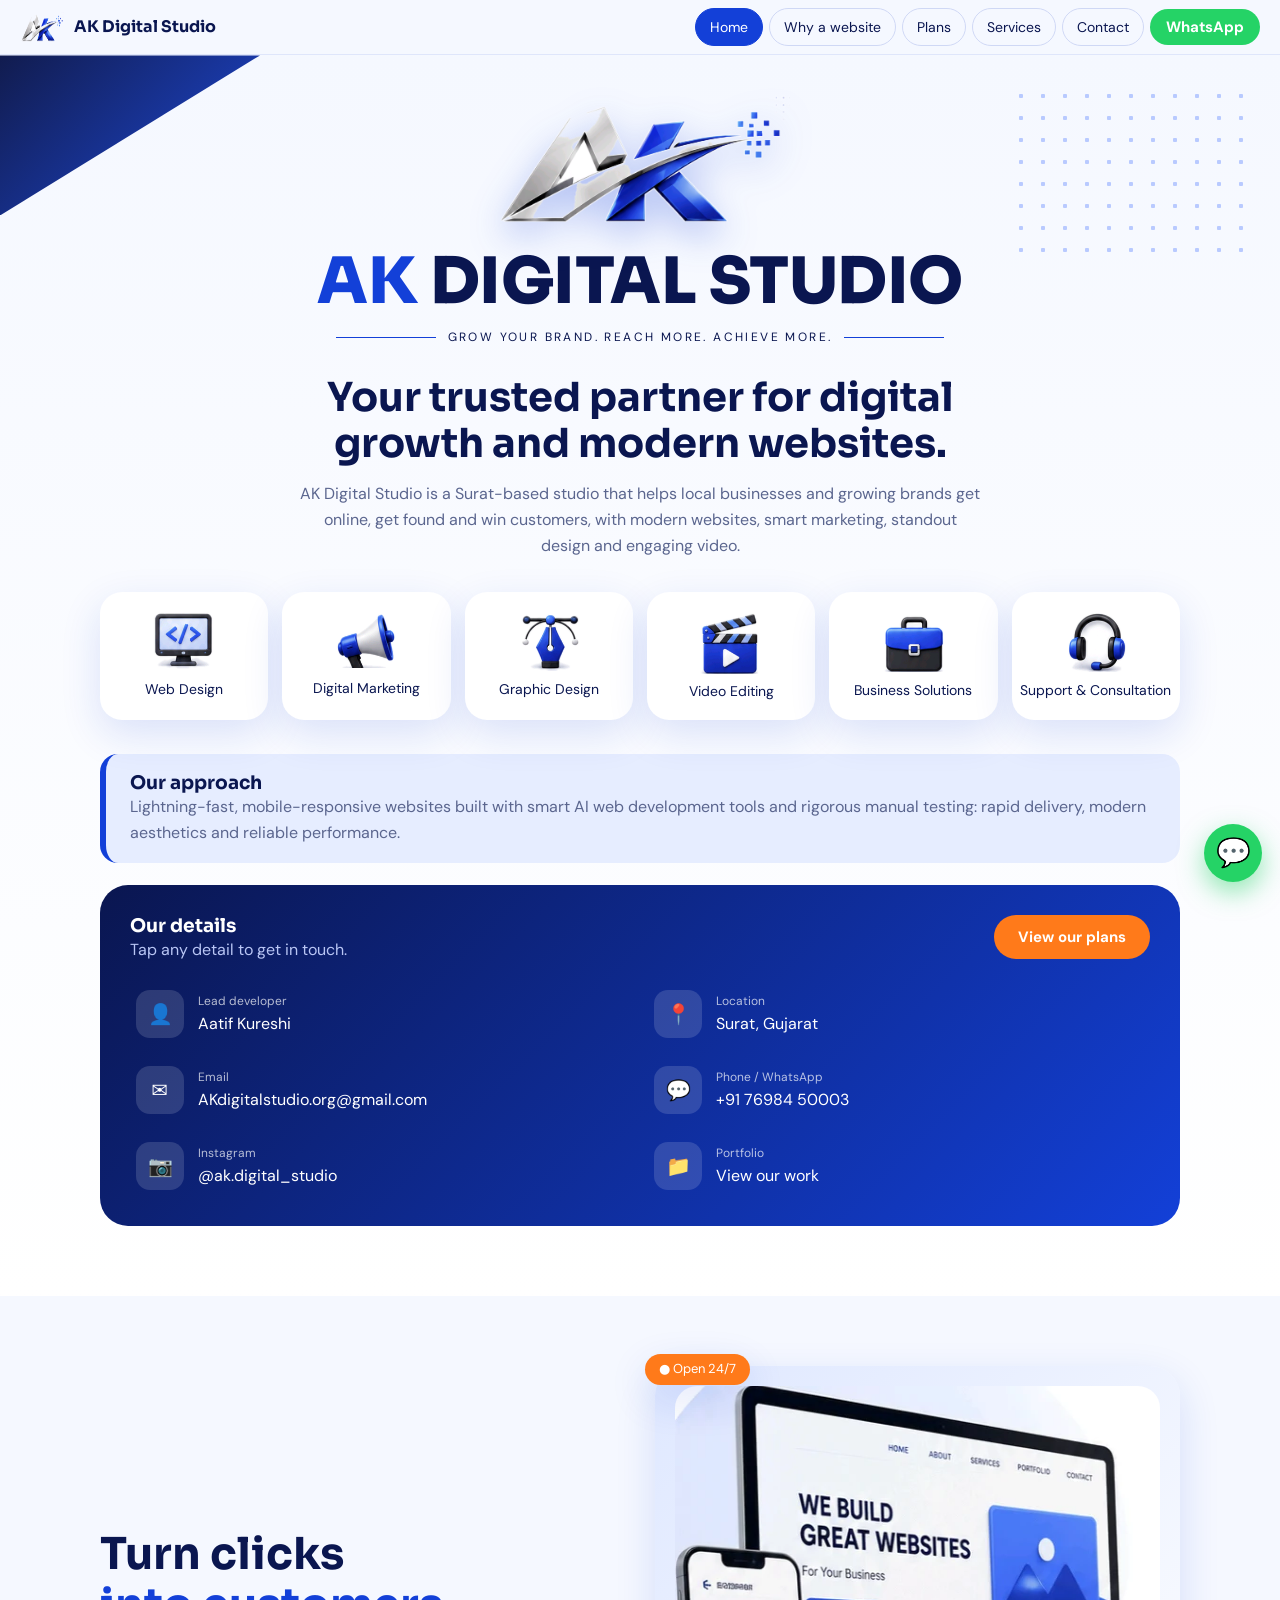
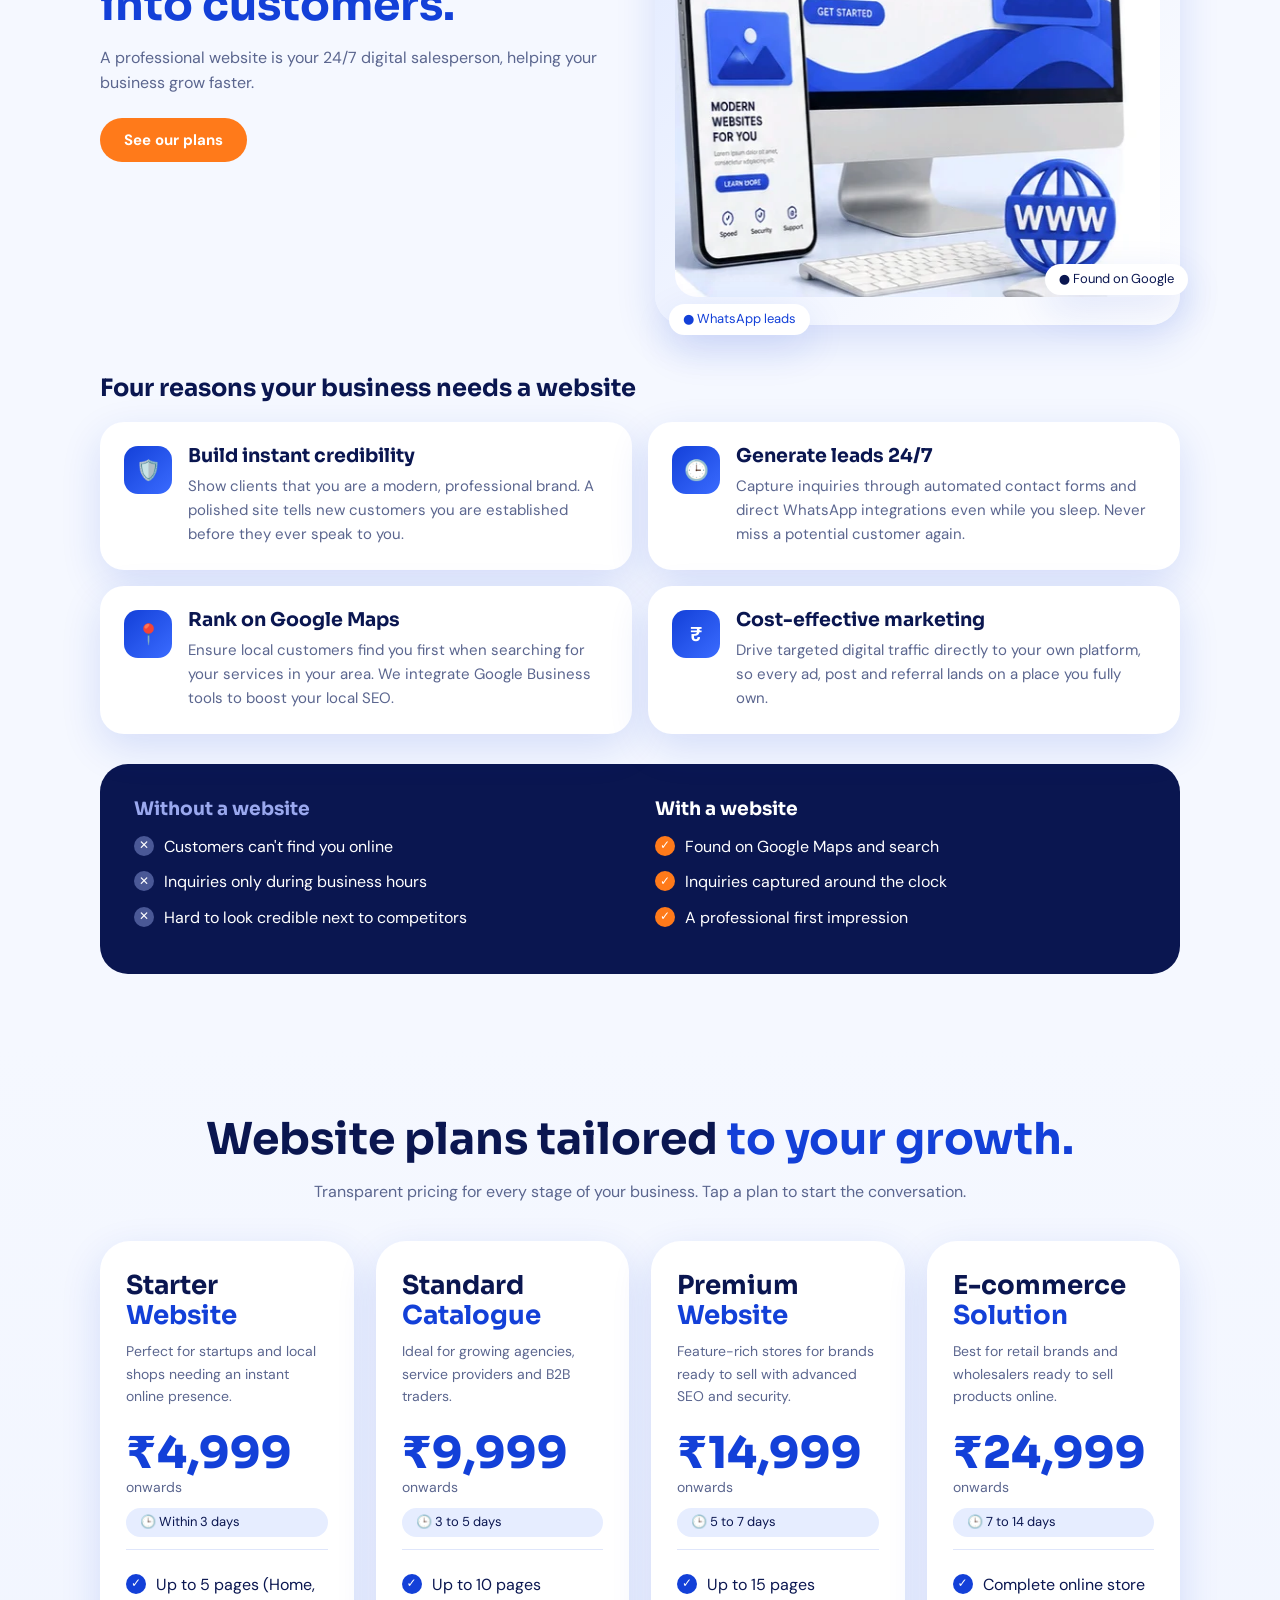
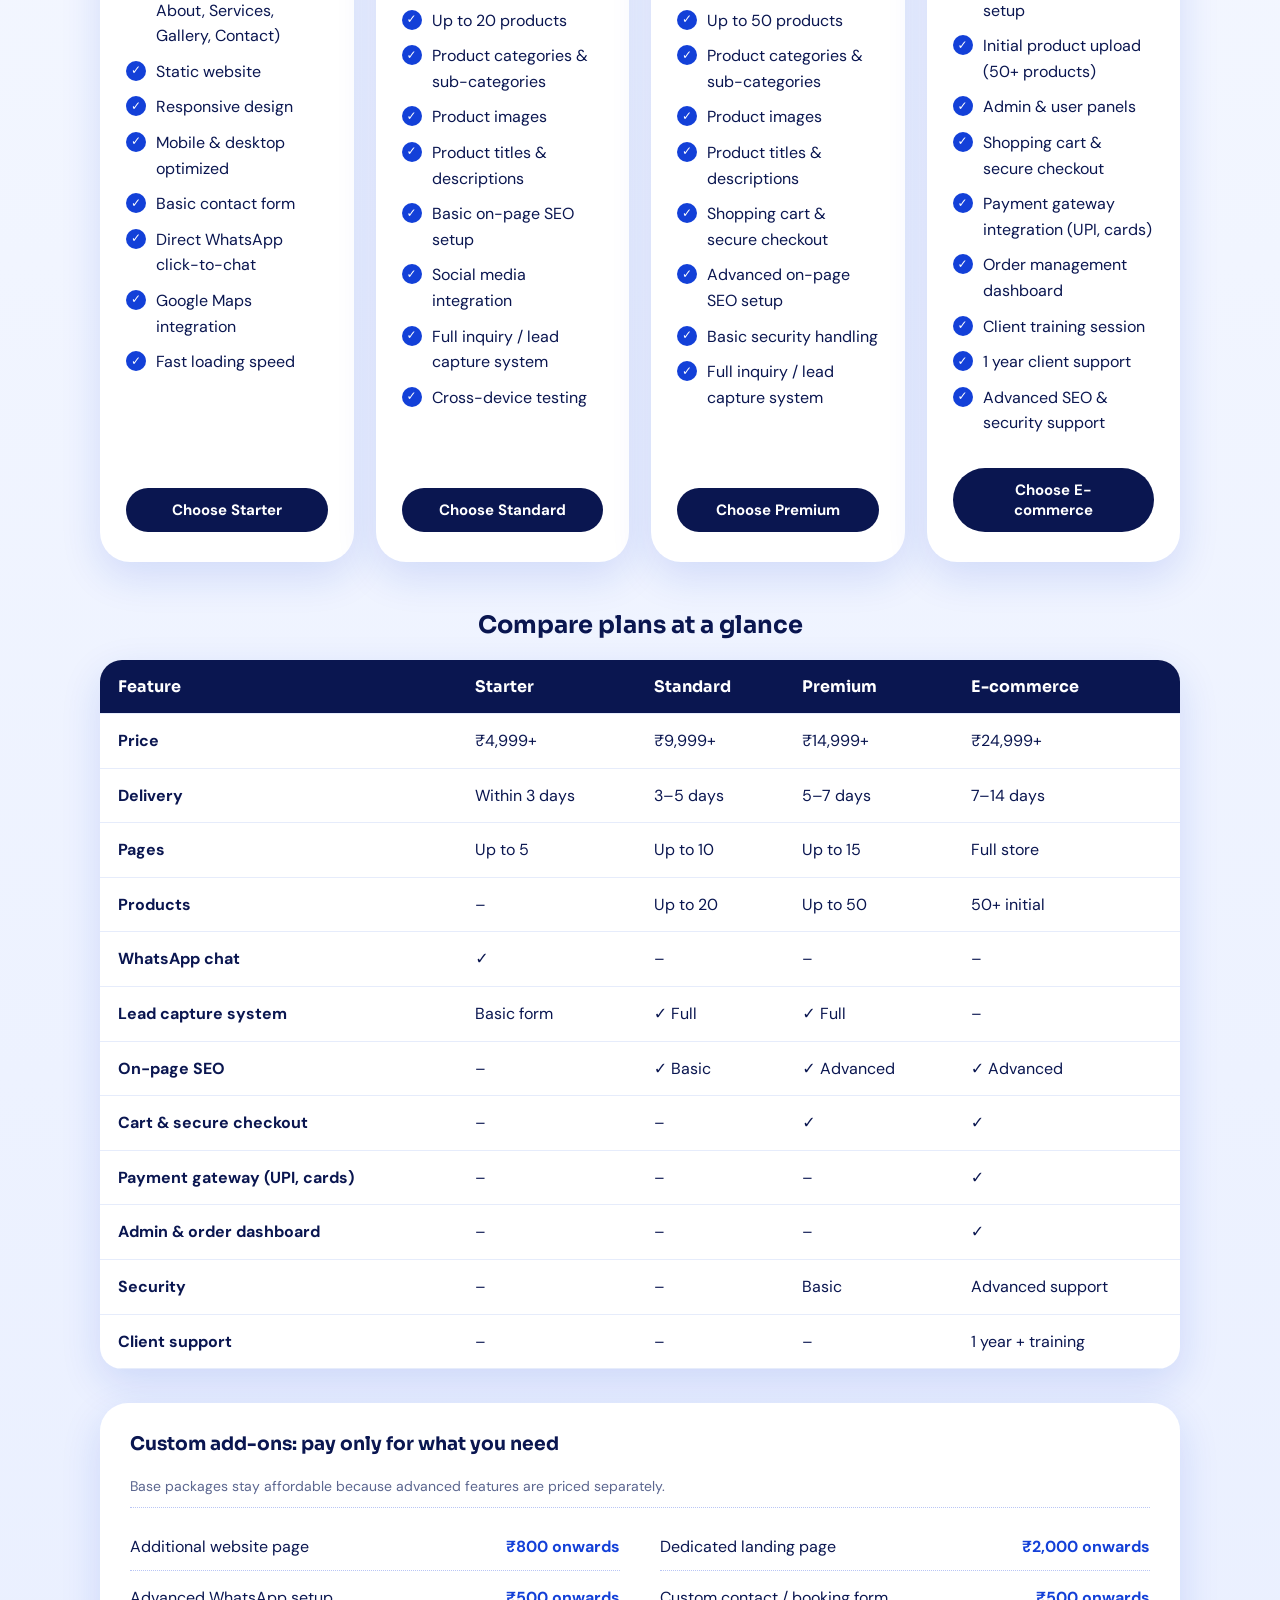
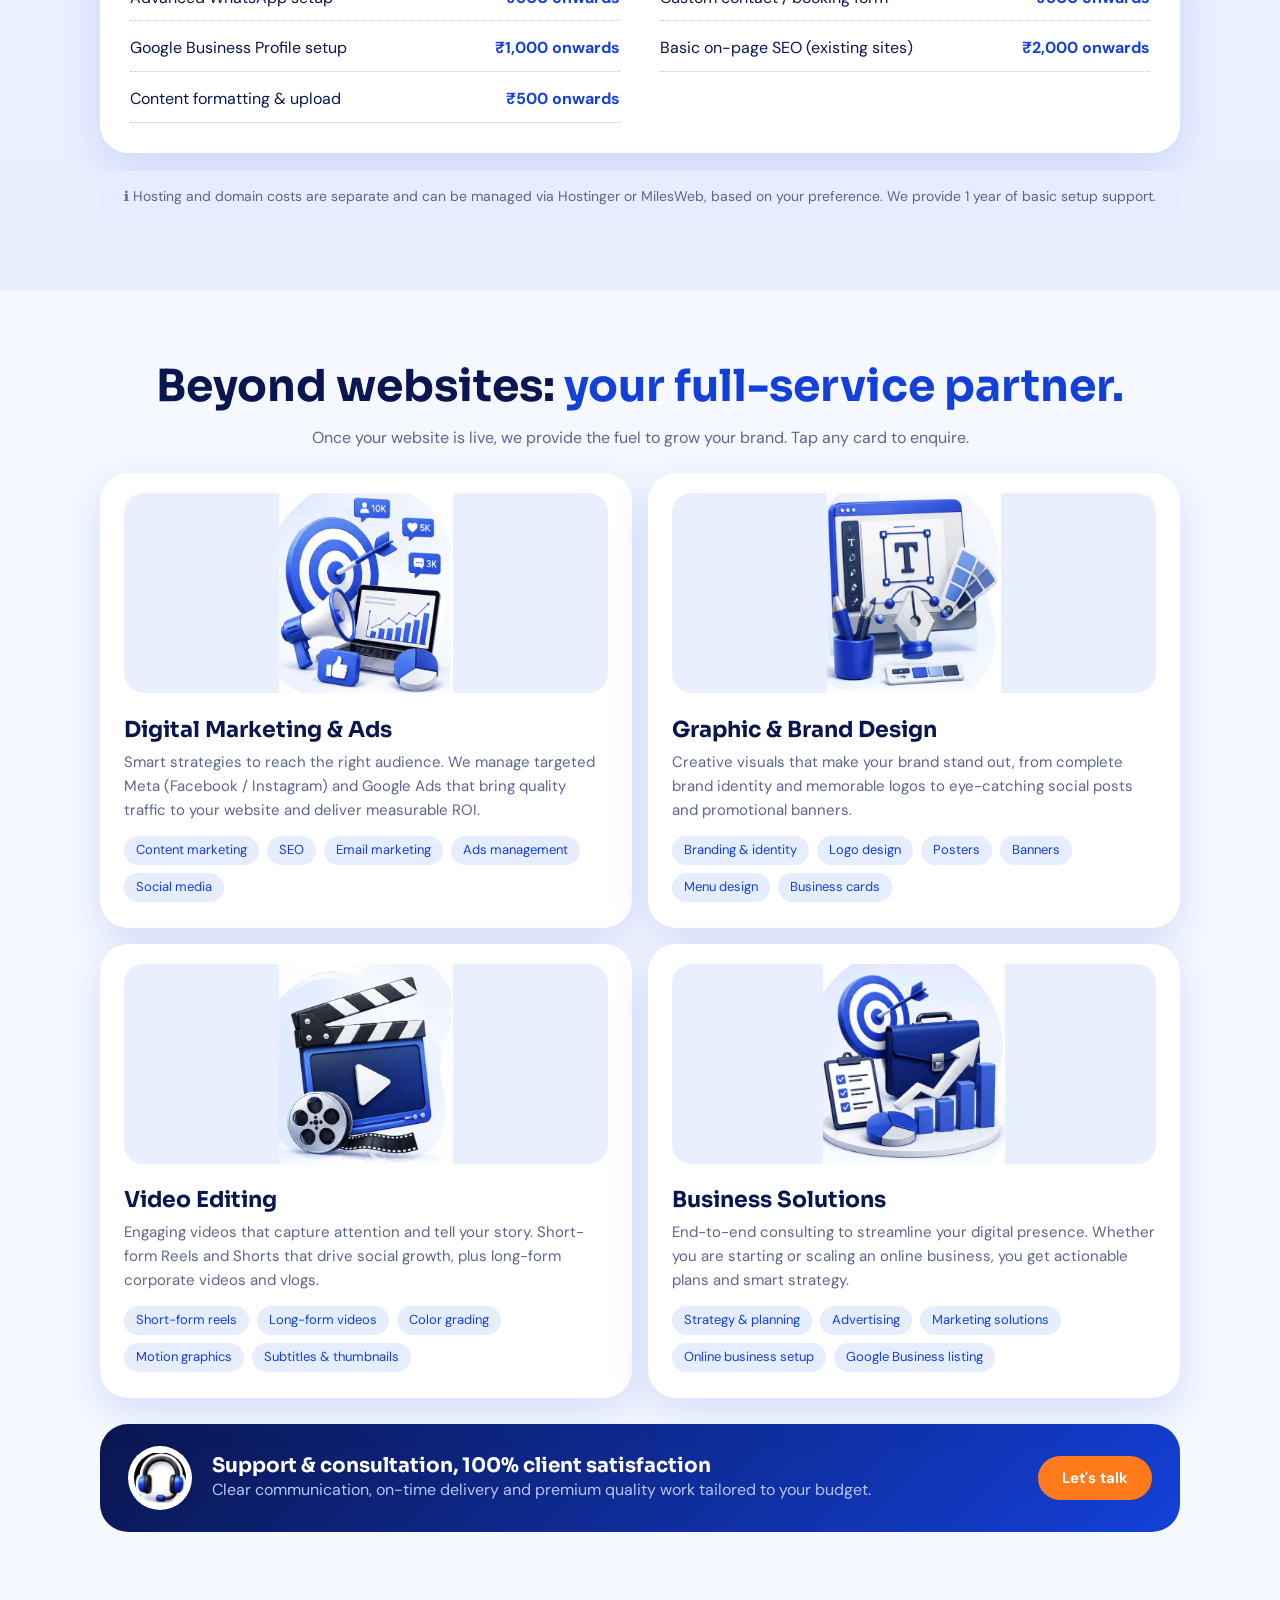
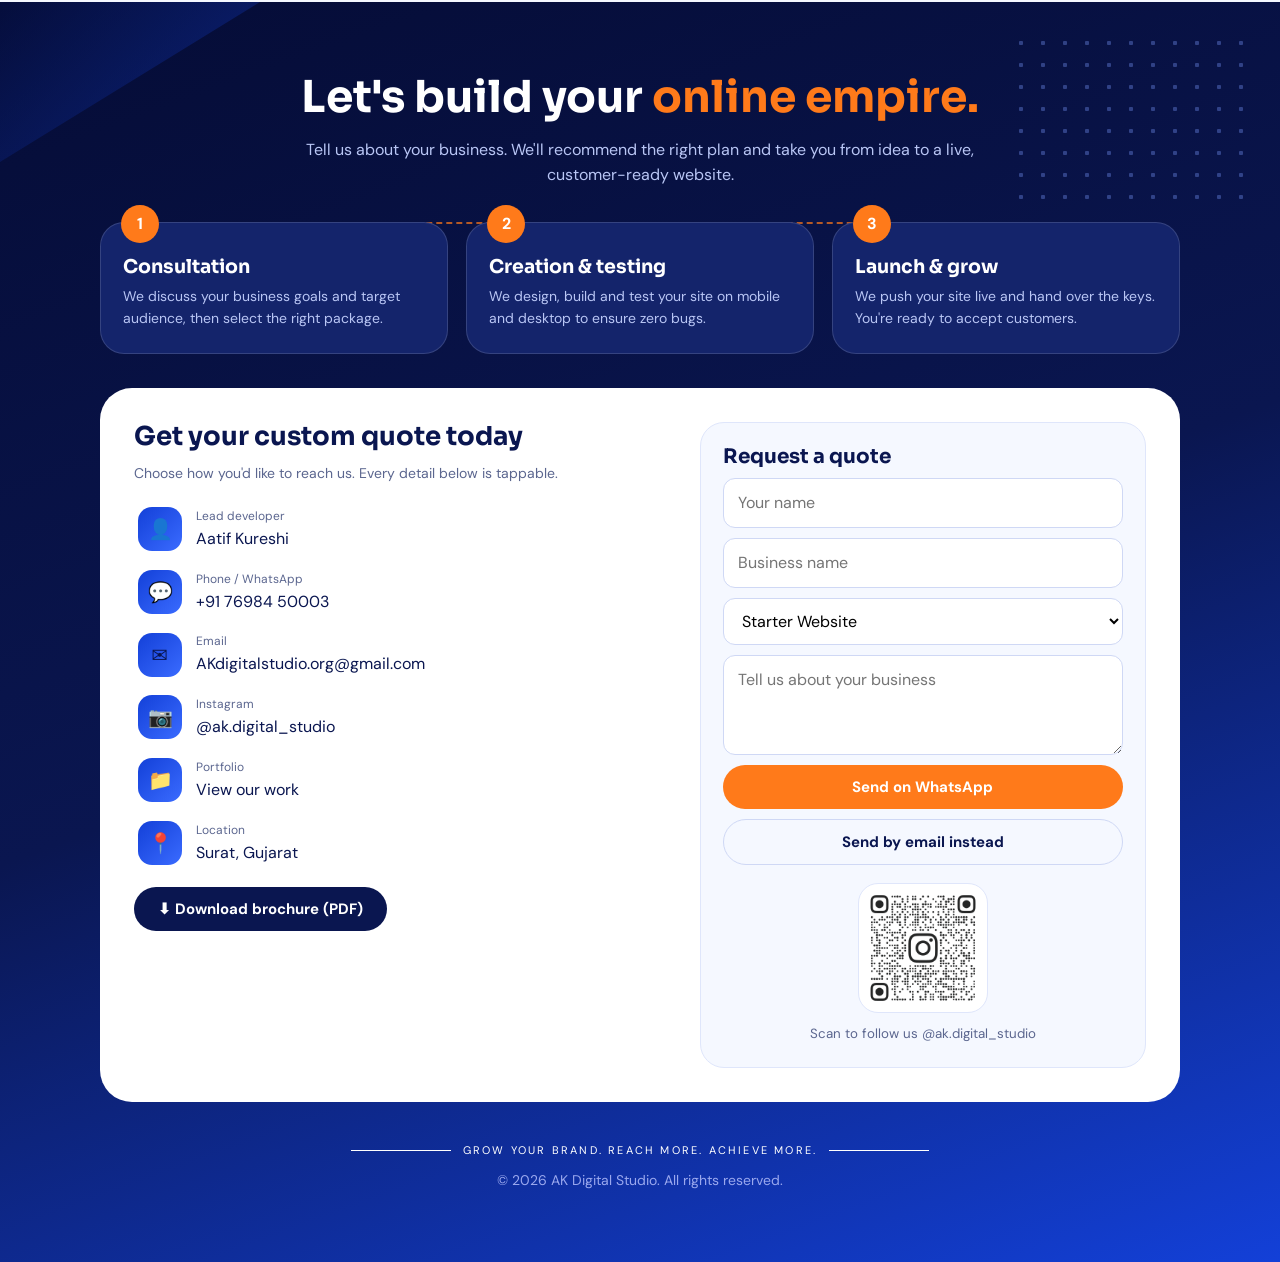
==== index.html @ 06c650fe "Add files via upload" ====
<!DOCTYPE html>
<html lang="en"><head><meta charset="utf-8"><meta name="viewport" content="width=device-width,initial-scale=1">
<title>AK Digital Studio | Websites, Marketing & Design in Surat</title>
<meta name="description" content="Surat-based studio for modern websites, digital marketing, graphic design and video editing. Plans from ₹4,999.">
<meta name="theme-color" content="#0a1650"><link rel="canonical" href="https://akdigitalstudio.pages.dev/">
<meta property="og:type" content="website"><meta property="og:title" content="AK Digital Studio | Websites, Marketing & Design in Surat"><meta property="og:description" content="Modern websites from ₹4,999, digital marketing, graphic design and video editing for local businesses."><meta property="og:image" content="img/logo.png"><meta name="twitter:card" content="summary">
<script type="application/ld+json">{"@context":"https://schema.org","@type":"ProfessionalService","name":"AK Digital Studio","telephone":"+917698450003","email":"AKdigitalstudio.org@gmail.com","address":{"@type":"PostalAddress","addressLocality":"Surat","addressRegion":"Gujarat","addressCountry":"IN"},"sameAs":["https://instagram.com/ak.digital_studio"],"priceRange":"₹4,999+"}</script>
<link rel="icon" href="img/favicon.svg">
<link rel="preconnect" href="https://fonts.googleapis.com"><link rel="preconnect" href="https://fonts.gstatic.com" crossorigin>
<link href="https://fonts.googleapis.com/css2?family=DM+Sans:wght@400;500;700&family=Sora:wght@600;700;800&display=swap" rel="stylesheet">
<link rel="stylesheet" href="css/style.css"></head><body>
<header class="nav"><a class="brand" href="#home"><img src="img/logo.png" alt="AK logo" width="44" height="30"><b>AK Digital Studio</b></a>
<button class="burger" aria-label="Menu" onclick="document.body.classList.toggle('open')">☰</button>
<nav><a href="#home">Home</a><a href="#why">Why a website</a><a href="#plans">Plans</a><a href="#services">Services</a><a href="#contact">Contact</a>
<a class="btn wa-link" href="#" target="_blank" rel="noopener">WhatsApp</a></nav></header>

<section id="home" class="hero"><div class="circuit"></div><div class="wrap center">
<img class="logo float" src="img/logo.png" alt="AK Digital Studio" width="366" height="160">
<h1 class="brandname"><span>AK</span> DIGITAL STUDIO</h1>
<p class="tag"><i></i>GROW YOUR BRAND. REACH MORE. ACHIEVE MORE.<i></i></p>
<h2>Your trusted partner for digital growth and modern websites.</h2>
<p class="lead">AK Digital Studio is a Surat-based studio that helps local businesses and growing brands get online, get found and win customers, with modern websites, smart marketing, standout design and engaging video.</p>
<div class="chips"><a href="#services"><img src="img/chip-web.png" alt="" width="72" height="68" loading="lazy"><span>Web Design</span></a><a href="#services"><img src="img/chip-mkt.png" alt="" width="72" height="68" loading="lazy"><span>Digital Marketing</span></a><a href="#services"><img src="img/chip-gfx.png" alt="" width="72" height="68" loading="lazy"><span>Graphic Design</span></a><a href="#services"><img src="img/chip-vid.png" alt="" width="72" height="68" loading="lazy"><span>Video Editing</span></a><a href="#services"><img src="img/chip-biz.png" alt="" width="72" height="68" loading="lazy"><span>Business Solutions</span></a><a href="#contact"><img src="img/chip-sup.png" alt="" width="72" height="68" loading="lazy"><span>Support &amp; Consultation</span></a></div>
<div class="approach"><h3>Our approach</h3><p>Lightning-fast, mobile-responsive websites built with smart AI web development tools and rigorous manual testing: rapid delivery, modern aesthetics and reliable performance.</p></div>
<div class="details dark"><div class="dh"><div><h3>Our details</h3><p class="sub">Tap any detail to get in touch.</p></div><a class="btn orange" href="#plans">View our plans</a></div><div class="grid2">
<div class="d"><span>👤</span><div><small>Lead developer</small>Aatif Kureshi</div></div>
<a class="d" href="https://maps.google.com/?q=Surat,Gujarat" target="_blank" rel="noopener"><span>📍</span><div><small>Location</small>Surat, Gujarat</div></a>
<a class="d email-link" href="#"><span>✉️</span><div><small>Email</small><em class="email-text"></em></div></a>
<a class="d wa-link" href="#" target="_blank" rel="noopener"><span>💬</span><div><small>Phone / WhatsApp</small><em class="phone-text"></em></div></a>
<a class="d ig-link" href="#" target="_blank" rel="noopener"><span>📷</span><div><small>Instagram</small>@ak.digital_studio</div></a>
<a class="d" href="https://drive.google.com/drive/folders/1rVIyFGmlAZ6Q309xKHGT4LxL0HUl6ej4?usp=drive_link" target="_blank" rel="noopener"><span>📁</span><div><small>Portfolio</small>View our work</div></a></div></div>
</div></section>

<section id="why" class="sec"><div class="wrap">
<div class="split"><div class="reveal"><h2>Turn clicks<br><em>into customers.</em></h2><p class="lead">A professional website is your 24/7 digital salesperson, helping your business grow faster.</p><a class="btn orange" href="#plans">See our plans</a></div>
<div class="mock reveal"><span class="pill o">● Open 24/7</span><img src="img/mock.webp" alt="Website on desktop and phone" width="513" height="511"><span class="pill b">● WhatsApp leads</span><span class="pill g">● Found on Google</span></div></div>
<h3 class="h3 reveal">Four reasons your business needs a website</h3>
<div class="grid2">
<article class="card reveal"><b class="ic">🛡️</b><div><h4>Build instant credibility</h4><p>Show clients that you are a modern, professional brand. A polished site tells new customers you are established before they ever speak to you.</p></div></article>
<article class="card reveal"><b class="ic">🕒</b><div><h4>Generate leads 24/7</h4><p>Capture inquiries through automated contact forms and direct WhatsApp integrations even while you sleep. Never miss a potential customer again.</p></div></article>
<article class="card reveal"><b class="ic">📍</b><div><h4>Rank on Google Maps</h4><p>Ensure local customers find you first when searching for your services in your area. We integrate Google Business tools to boost your local SEO.</p></div></article>
<article class="card reveal"><b class="ic">₹</b><div><h4>Cost-effective marketing</h4><p>Drive targeted digital traffic directly to your own platform, so every ad, post and referral lands on a place you fully own.</p></div></article></div>
<div class="versus dark reveal"><div><h3 class="mute">Without a website</h3><ul class="no"><li>Customers can't find you online</li><li>Inquiries only during business hours</li><li>Hard to look credible next to competitors</li></ul></div><div><h3>With a website</h3><ul class="yes"><li>Found on Google Maps and search</li><li>Inquiries captured around the clock</li><li>A professional first impression</li></ul></div></div>
</div></section>

<section id="plans" class="sec alt"><div class="wrap center">
<h2 class="reveal">Website plans tailored <em>to your growth.</em></h2><p class="lead">Transparent pricing for every stage of your business. Tap a plan to start the conversation.</p>
<div class="plans">
<article class="plan reveal"><h3>Starter <em>Website</em></h3><p class="muted">Perfect for startups and local shops needing an instant online presence.</p><div class="price">₹4,999<small>onwards</small></div><span class="time">🕒 Within 3 days</span><ul><li>Up to 5 pages (Home, About, Services, Gallery, Contact)</li><li>Static website</li><li>Responsive design</li><li>Mobile &amp; desktop optimized</li><li>Basic contact form</li><li>Direct WhatsApp click-to-chat</li><li>Google Maps integration</li><li>Fast loading speed</li></ul><a class="btn navy wa-link" data-msg="Hi AK Digital Studio, I'm interested in the Starter Website plan (₹4,999)." href="#" target="_blank" rel="noopener">Choose Starter</a></article>
<article class="plan reveal"><h3>Standard <em>Catalogue</em></h3><p class="muted">Ideal for growing agencies, service providers and B2B traders.</p><div class="price">₹9,999<small>onwards</small></div><span class="time">🕒 3 to 5 days</span><ul><li>Up to 10 pages</li><li>Up to 20 products</li><li>Product categories &amp; sub-categories</li><li>Product images</li><li>Product titles &amp; descriptions</li><li>Basic on-page SEO setup</li><li>Social media integration</li><li>Full inquiry / lead capture system</li><li>Cross-device testing</li></ul><a class="btn navy wa-link" data-msg="Hi AK Digital Studio, I'm interested in the Standard Catalogue plan (₹9,999)." href="#" target="_blank" rel="noopener">Choose Standard</a></article>
<article class="plan reveal"><h3>Premium <em>Website</em></h3><p class="muted">Feature-rich stores for brands ready to sell with advanced SEO and security.</p><div class="price">₹14,999<small>onwards</small></div><span class="time">🕒 5 to 7 days</span><ul><li>Up to 15 pages</li><li>Up to 50 products</li><li>Product categories &amp; sub-categories</li><li>Product images</li><li>Product titles &amp; descriptions</li><li>Shopping cart &amp; secure checkout</li><li>Advanced on-page SEO setup</li><li>Basic security handling</li><li>Full inquiry / lead capture system</li></ul><a class="btn navy wa-link" data-msg="Hi AK Digital Studio, I'm interested in the Premium Website plan (₹14,999)." href="#" target="_blank" rel="noopener">Choose Premium</a></article>
<article class="plan reveal"><h3>E-commerce <em>Solution</em></h3><p class="muted">Best for retail brands and wholesalers ready to sell products online.</p><div class="price">₹24,999<small>onwards</small></div><span class="time">🕒 7 to 14 days</span><ul><li>Complete online store setup</li><li>Initial product upload (50+ products)</li><li>Admin &amp; user panels</li><li>Shopping cart &amp; secure checkout</li><li>Payment gateway integration (UPI, cards)</li><li>Order management dashboard</li><li>Client training session</li><li>1 year client support</li><li>Advanced SEO &amp; security support</li></ul><a class="btn navy wa-link" data-msg="Hi AK Digital Studio, I'm interested in the E-commerce Solution plan (₹24,999)." href="#" target="_blank" rel="noopener">Choose E-commerce</a></article>
</div>

<h3 class="h3 reveal">Compare plans at a glance</h3>
<div class="tbl reveal"><table><thead><tr><th>Feature</th><th>Starter</th><th>Standard</th><th>Premium</th><th>E-commerce</th></tr></thead><tbody>
<tr><td>Price</td><td>₹4,999+</td><td>₹9,999+</td><td>₹14,999+</td><td>₹24,999+</td></tr><tr><td>Delivery</td><td>Within 3 days</td><td>3–5 days</td><td>5–7 days</td><td>7–14 days</td></tr>
<tr><td>Pages</td><td>Up to 5</td><td>Up to 10</td><td>Up to 15</td><td>Full store</td></tr><tr><td>Products</td><td>–</td><td>Up to 20</td><td>Up to 50</td><td>50+ initial</td></tr>
<tr><td>WhatsApp chat</td><td>✓</td><td>–</td><td>–</td><td>–</td></tr><tr><td>Lead capture system</td><td>Basic form</td><td>✓ Full</td><td>✓ Full</td><td>–</td></tr>
<tr><td>On-page SEO</td><td>–</td><td>✓ Basic</td><td>✓ Advanced</td><td>✓ Advanced</td></tr><tr><td>Cart &amp; secure checkout</td><td>–</td><td>–</td><td>✓</td><td>✓</td></tr><tr><td>Payment gateway (UPI, cards)</td><td>–</td><td>–</td><td>–</td><td>✓</td></tr><tr><td>Admin &amp; order dashboard</td><td>–</td><td>–</td><td>–</td><td>✓</td></tr><tr><td>Security</td><td>–</td><td>–</td><td>Basic</td><td>Advanced support</td></tr><tr><td>Client support</td><td>–</td><td>–</td><td>–</td><td>1 year + training</td></tr></tbody></table></div>

<div class="addons reveal"><h3>Custom add-ons: pay only for what you need</h3><p class="muted">Base packages stay affordable because advanced features are priced separately.</p>
<div class="grid2 l"><p><span>Additional website page</span><b>₹800 onwards</b></p><p><span>Dedicated landing page</span><b>₹2,000 onwards</b></p><p><span>Advanced WhatsApp setup</span><b>₹500 onwards</b></p><p><span>Custom contact / booking form</span><b>₹500 onwards</b></p><p><span>Google Business Profile setup</span><b>₹1,000 onwards</b></p><p><span>Basic on-page SEO (existing sites)</span><b>₹2,000 onwards</b></p><p><span>Content formatting &amp; upload</span><b>₹500 onwards</b></p></div></div>
<p class="note reveal">ℹ️ Hosting and domain costs are separate and can be managed via Hostinger or MilesWeb, based on your preference. We provide 1 year of basic setup support.</p>
</div></section>

<section id="services" class="sec"><div class="wrap center">
<h2 class="reveal">Beyond websites: <em>your full-service partner.</em></h2><p class="lead">Once your website is live, we provide the fuel to grow your brand. Tap any card to enquire.</p>
<div class="grid2 l">
<a class="svc reveal wa-link" data-msg="Hi AK Digital Studio, I'd like to enquire about Digital Marketing & Ads." href="#" target="_blank" rel="noopener"><img src="img/svc-mkt.webp" alt=""><h3>Digital Marketing &amp; Ads</h3><p>Smart strategies to reach the right audience. We manage targeted Meta (Facebook / Instagram) and Google Ads that bring quality traffic to your website and deliver measurable ROI.</p><div class="tags"><span>Content marketing</span><span>SEO</span><span>Email marketing</span><span>Ads management</span><span>Social media</span></div></a>
<a class="svc reveal wa-link" data-msg="Hi AK Digital Studio, I'd like to enquire about Graphic & Brand Design." href="#" target="_blank" rel="noopener"><img src="img/svc-gfx.webp" alt=""><h3>Graphic &amp; Brand Design</h3><p>Creative visuals that make your brand stand out, from complete brand identity and memorable logos to eye-catching social posts and promotional banners.</p><div class="tags"><span>Branding &amp; identity</span><span>Logo design</span><span>Posters</span><span>Banners</span><span>Menu design</span><span>Business cards</span></div></a>
<a class="svc reveal wa-link" data-msg="Hi AK Digital Studio, I'd like to enquire about Video Editing." href="#" target="_blank" rel="noopener"><img src="img/svc-vid.webp" alt=""><h3>Video Editing</h3><p>Engaging videos that capture attention and tell your story. Short-form Reels and Shorts that drive social growth, plus long-form corporate videos and vlogs.</p><div class="tags"><span>Short-form reels</span><span>Long-form videos</span><span>Color grading</span><span>Motion graphics</span><span>Subtitles &amp; thumbnails</span></div></a>
<a class="svc reveal wa-link" data-msg="Hi AK Digital Studio, I'd like to enquire about Business Solutions." href="#" target="_blank" rel="noopener"><img src="img/svc-biz.webp" alt=""><h3>Business Solutions</h3><p>End-to-end consulting to streamline your digital presence. Whether you are starting or scaling an online business, you get actionable plans and smart strategy.</p><div class="tags"><span>Strategy &amp; planning</span><span>Advertising</span><span>Marketing solutions</span><span>Online business setup</span><span>Google Business listing</span></div></a></div>
<div class="support dark reveal"><img src="img/support.png" alt="" width="64"><div><h3>Support &amp; consultation, 100% client satisfaction</h3><p>Clear communication, on-time delivery and premium quality work tailored to your budget.</p></div><a class="btn orange wa-link" href="#" target="_blank" rel="noopener">Let's talk</a></div>
</div></section>

<section id="contact" class="sec dark contactsec"><div class="circuit"></div><div class="wrap center">
<h2 class="reveal">Let's build your <em class="o">online empire.</em></h2><p class="lead light">Tell us about your business. We'll recommend the right plan and take you from idea to a live, customer-ready website.</p>
<div class="steps"><div class="step reveal"><b>1</b><h4>Consultation</h4><p>We discuss your business goals and target audience, then select the right package.</p></div><div class="step reveal"><b>2</b><h4>Creation &amp; testing</h4><p>We design, build and test your site on mobile and desktop to ensure zero bugs.</p></div><div class="step reveal"><b>3</b><h4>Launch &amp; grow</h4><p>We push your site live and hand over the keys. You're ready to accept customers.</p></div></div>
<div class="quote reveal"><div class="qleft"><h3>Get your custom quote today</h3><p class="muted">Choose how you'd like to reach us. Every detail below is tappable.</p>
<div class="clist"><div class="c"><b class="ic">👤</b><div><small>Lead developer</small>Aatif Kureshi</div></div><a class="c wa-link" href="#" target="_blank" rel="noopener"><b class="ic">💬</b><div><small>Phone / WhatsApp</small><span class="phone-text"></span></div></a><a class="c email-link" href="#"><b class="ic">✉️</b><div><small>Email</small><span class="email-text"></span></div></a><a class="c ig-link" href="#" target="_blank" rel="noopener"><b class="ic">📷</b><div><small>Instagram</small>@ak.digital_studio</div></a><a class="c" href="https://drive.google.com/drive/folders/1rVIyFGmlAZ6Q309xKHGT4LxL0HUl6ej4?usp=drive_link" target="_blank" rel="noopener"><b class="ic">📁</b><div><small>Portfolio</small>View our work</div></a><a class="c" href="https://maps.google.com/?q=Surat,Gujarat" target="_blank" rel="noopener"><b class="ic">📍</b><div><small>Location</small>Surat, Gujarat</div></a></div>
<a class="btn navy dl" href="downloads/AK_Digital_Studio_Brochure.pdf" download>⬇ Download brochure (PDF)</a></div>
<form id="qform" class="qright"><h4>Request a quote</h4><input name="n" placeholder="Your name" required><input name="b" placeholder="Business name"><select name="p"><option>Starter Website</option><option>Standard Catalogue</option><option>E-commerce Solution</option><option>Digital Marketing</option><option>Graphic Design</option><option>Video Editing</option><option>Not sure yet</option></select><textarea name="m" rows="3" placeholder="Tell us about your business"></textarea>
<button class="btn orange" type="submit">Send on WhatsApp</button><button class="btn ghost" type="button" id="viaMail">Send by email instead</button>
<img class="qr" src="img/qr.png" alt="Scan to follow on Instagram" width="120" height="120"><small>Scan to follow us @ak.digital_studio</small></form></div>
<p class="tag"><i></i>GROW YOUR BRAND. REACH MORE. ACHIEVE MORE.<i></i></p><p class="copy">© 2026 AK Digital Studio. All rights reserved.</p>
</div></section>
<a class="fab wa-link" href="#" target="_blank" rel="noopener" aria-label="Chat on WhatsApp">💬</a>
<script src="js/script.js"></script></body></html>
---- css/style.css ----
:root{--navy:#0a1650;--blue:#1340d8;--sky:#e6edff;--bg:#f5f8ff;--o:#ff7a1a;--ink:#0a1650;--mute:#5b668f;--sh:0 14px 40px rgba(19,64,216,.14)}
*{box-sizing:border-box;margin:0}html{scroll-behavior:smooth;scroll-padding-top:70px}
body{font:400 16px/1.6 'DM Sans',system-ui,sans-serif;color:var(--ink);background:var(--bg);overflow-x:hidden}
h1,h2,h3,h4,.brand,.price{font-family:Sora,system-ui,sans-serif;line-height:1.15}
.wrap{max-width:1120px;margin:auto;padding:0 20px}.center{text-align:center}
.nav{position:sticky;top:0;z-index:50;display:flex;align-items:center;justify-content:space-between;padding:8px 20px;background:rgba(245,248,255,.9);backdrop-filter:blur(10px);border-bottom:1px solid #dfe6fb}
.brand{display:flex;align-items:center;gap:10px;color:var(--navy);text-decoration:none}
.nav nav{display:flex;gap:6px;align-items:center}.nav nav a:not(.btn){padding:7px 14px;border:1px solid #cfd8f5;border-radius:99px;color:var(--navy);text-decoration:none;font-size:14px;transition:.2s}
.nav nav a:not(.btn):hover,.nav nav a.on{background:var(--blue);color:#fff;border-color:var(--blue)}.burger{display:none;background:none;border:0;font-size:26px;color:var(--navy)}
.btn{display:inline-block;padding:12px 24px;border-radius:99px;border:0;font:700 15px 'DM Sans';color:#fff;text-decoration:none;cursor:pointer;transition:transform .2s,box-shadow .2s}
.btn:hover{transform:translateY(-3px);box-shadow:0 10px 24px rgba(255,122,26,.35)}.orange{background:var(--o)}.navy{background:var(--navy)}.ghost{background:transparent;border:1px solid #cfd8f5;color:var(--navy)}
.nav .btn{background:#25d366;padding:8px 16px}
.hero,.contactsec{position:relative;overflow:hidden}.hero{padding:40px 0 70px;background:linear-gradient(#f5f8ff,#fff)}
.circuit{position:absolute;top:0;left:0;width:260px;height:160px;background:linear-gradient(135deg,#051045,#1340d8);clip-path:polygon(0 0,100% 0,0 100%);opacity:.95}
.logo{width:min(300px,70%);height:auto;filter:drop-shadow(0 12px 18px rgba(19,64,216,.3))}.float{animation:fl 5s ease-in-out infinite}@keyframes fl{50%{transform:translateY(-12px)}}
.brandname{font-size:clamp(32px,7vw,64px);font-weight:800;letter-spacing:-.5px;margin:10px 0}.brandname span{color:var(--blue)}
.tag{display:flex;align-items:center;justify-content:center;gap:12px;font-size:12px;letter-spacing:.2em;color:var(--navy);margin-bottom:28px}.tag i{height:1px;width:clamp(20px,10vw,100px);background:var(--blue)}
.hero h2{font-size:clamp(24px,4.4vw,40px);max-width:760px;margin:0 auto 14px}.lead{color:var(--mute);max-width:680px;margin:0 auto 22px}.lead.light{color:#b9c6f5}
.chips{display:grid;grid-template-columns:repeat(auto-fit,minmax(130px,1fr));gap:14px;margin:34px 0}
.chips a{background:#fff;border-radius:22px;padding:18px 8px;box-shadow:var(--sh);text-decoration:none;color:var(--ink);font-size:14px;display:grid;gap:6px;transition:.3s}.chips a{font-size:34px}.chips span{font-size:14px}
.chips a:hover{transform:translateY(-8px) rotate(-1.5deg);box-shadow:0 20px 40px rgba(19,64,216,.25)}
.approach{text-align:left;background:var(--sky);border-left:6px solid var(--blue);border-radius:18px;padding:18px 24px;margin-bottom:22px}.approach p{color:var(--mute)}
.dark{background:linear-gradient(135deg,#0a1650,#1340d8);color:#fff;border-radius:28px}.details{padding:30px;text-align:left}.sub{color:#b9c6f5;margin-bottom:18px}
.grid2{display:grid;grid-template-columns:1fr 1fr;gap:16px}.grid2.l{text-align:left}
.d{display:flex;align-items:center;gap:14px;color:#fff;text-decoration:none;padding:6px;border-radius:14px;transition:.2s}a.d:hover{background:rgba(255,255,255,.1)}
.d>span,.ic{display:grid;place-items:center;flex:none;width:48px;height:48px;border-radius:14px;background:rgba(255,255,255,.14);font-size:20px}.d small,.c small{display:block;font-size:12px;opacity:.7}.d em,.c span{font-style:normal}
.sec{padding:70px 0}.alt{background:linear-gradient(#f5f8ff,#e9efff)}
h2{font-size:clamp(28px,5vw,44px);margin-bottom:14px}h2 em{font-style:normal;color:var(--blue)}h2 em.o{color:var(--o)}.h3{font-size:24px;margin:50px 0 20px}
.split{display:grid;grid-template-columns:1fr 1fr;gap:30px;align-items:center;margin-bottom:30px}.split p{margin-left:0}
.mock{position:relative;background:linear-gradient(135deg,#dfe8ff,#fff);border-radius:30px;padding:20px;box-shadow:var(--sh)}.mock img{width:100%;animation:fl 6s ease-in-out infinite}
.pill{position:absolute;background:#fff;border-radius:99px;padding:5px 14px;font-size:13px;box-shadow:var(--sh)}.pill.o{top:-12px;left:-10px;background:var(--o);color:#fff}.pill.b{bottom:-10px;left:14px;color:var(--blue)}.pill.g{bottom:30px;right:-8px}
.card{display:flex;gap:16px;background:#fff;border-radius:24px;padding:24px;box-shadow:var(--sh);transition:.3s}.card:hover{transform:translateY(-6px)}.card .ic{background:linear-gradient(135deg,#1340d8,#3a6bff);color:#fff;font-weight:700}
.card h4{font-size:19px;margin-bottom:6px}.card p{color:var(--mute);font-size:15px}.grid2{margin-bottom:0}
.versus{display:grid;grid-template-columns:1fr 1fr;gap:30px;padding:34px;margin-top:30px;background:#0a1650}.versus h3{margin-bottom:14px}.mute{color:#9aa8ee}
ul{list-style:none;padding:0}.versus li,.plan li{position:relative;padding-left:30px;margin:10px 0;text-align:left}
.no li::before,.yes li::before,.plan li::before{content:"✓";position:absolute;left:0;top:2px;width:20px;height:20px;border-radius:50%;display:grid;place-items:center;font-size:12px;font-weight:700;background:var(--o);color:#fff}.no li::before{content:"✕";background:#4a5896}
.plans{display:grid;grid-template-columns:repeat(auto-fit,minmax(235px,1fr));gap:22px;margin:36px 0;align-items:stretch}
.plan{position:relative;display:flex;flex-direction:column;background:#fff;border-radius:30px;padding:30px 26px;box-shadow:var(--sh);text-align:left;transition:.3s}.plan:hover{transform:translateY(-8px)}
.plan h3{font-size:26px}.plan h3 em{display:block;font-style:normal;color:var(--blue)}.muted{color:var(--mute);font-size:14px;margin:10px 0}
.price{font-size:44px;font-weight:800;color:var(--blue);margin-top:10px}.price small{display:block;font:400 14px 'DM Sans';color:var(--mute)}
.time{display:inline-block;background:var(--sky);border-radius:99px;padding:4px 14px;font-size:13px;margin:12px 0}.plan ul{flex:1;margin-bottom:22px;border-top:1px solid #dfe6fb;padding-top:12px}.plan li::before{background:var(--blue)}
.plan .btn{text-align:center;width:100%}
.plan.hot{background:linear-gradient(160deg,#1340d8,#0a1650);color:#fff;transform:scale(1.04)}.plan.hot:hover{transform:scale(1.04) translateY(-8px)}.hot h3 em,.hot .price{color:#fff}.hot .muted,.hot .price small{color:#b9c6f5}.hot .time{background:rgba(255,255,255,.14)}.hot ul{border-color:rgba(255,255,255,.2)}.hot li::before{background:var(--o)}.hot .price{color:#fff}
.badge{position:absolute;top:-14px;left:50%;transform:translateX(-50%);background:var(--o);color:#fff;font-size:12px;padding:5px 16px;border-radius:99px}
.tbl{overflow-x:auto;background:#fff;border-radius:22px;box-shadow:var(--sh)}table{width:100%;border-collapse:collapse;min-width:560px}th,td{padding:14px 18px;text-align:left;border-bottom:1px solid #e6ecfb}
th{background:var(--navy);color:#fff;font-family:Sora}td:first-child{font-weight:700}tbody tr:hover td{background:var(--sky)}
.addons{background:#fff;border-radius:28px;padding:30px;margin-top:34px;box-shadow:var(--sh);text-align:left}.addons .grid2{margin-top:16px;gap:4px 40px}
.addons p{display:flex;justify-content:space-between;gap:10px;border-bottom:1px dotted #b9c6f5;padding:10px 0}.addons b{color:var(--blue);white-space:nowrap}
.note{background:var(--sky);border-radius:16px;padding:14px 20px;margin-top:18px;font-size:14px;color:var(--mute)}
.svc{display:block;background:#fff;border-radius:28px;padding:20px 24px 26px;box-shadow:var(--sh);text-decoration:none;color:var(--ink);transition:.3s}.svc:hover{transform:translateY(-8px);box-shadow:0 24px 50px rgba(19,64,216,.25)}
.svc img{width:100%;height:170px;object-fit:contain;background:var(--sky);border-radius:20px;padding:10px;margin-bottom:16px}.svc h3{font-size:22px;margin-bottom:8px}.svc p{color:var(--mute);font-size:15px}
.tags{display:flex;flex-wrap:wrap;gap:8px;margin-top:14px}.tags span{background:var(--sky);color:var(--blue);font-size:13px;padding:4px 12px;border-radius:99px}
.support{display:flex;align-items:center;gap:20px;padding:22px 28px;margin-top:26px;text-align:left}.support h3{font-size:20px}.support p{color:#b9c6f5}.support .btn{margin-left:auto;white-space:nowrap}.support img{background:#fff;border-radius:50%;padding:6px}
.contactsec{border-radius:0;background:linear-gradient(160deg,#050c36,#0a1650 50%,#1340d8)}.contactsec .circuit{opacity:.4}.contactsec h2{color:#fff}
.steps{display:grid;grid-template-columns:repeat(auto-fit,minmax(220px,1fr));gap:18px;margin:34px 0}.step{position:relative;background:rgba(255,255,255,.08);border:1px solid rgba(255,255,255,.14);border-radius:24px;padding:34px 22px 24px;text-align:left}
.step b{position:absolute;top:-18px;left:20px;width:38px;height:38px;border-radius:50%;background:var(--o);display:grid;place-items:center}.step h4{margin-bottom:6px;font-size:19px}.step p{color:#b9c6f5;font-size:14px}
.quote{display:grid;grid-template-columns:1.2fr 1fr;gap:30px;background:#fff;color:var(--ink);border-radius:32px;padding:34px;text-align:left}.quote h3{font-size:26px}
.clist{display:grid;gap:10px;margin:18px 0}.c{display:flex;gap:14px;align-items:center;text-decoration:none;color:var(--ink);padding:4px;border-radius:14px;transition:.2s}a.c:hover{background:var(--sky);transform:translateX(6px)}.c .ic{background:linear-gradient(135deg,#1340d8,#3a6bff);width:44px;height:44px}.c small{color:var(--mute);opacity:1}
.qright{display:grid;gap:10px;background:var(--bg);border:1px solid #dfe6fb;border-radius:24px;padding:22px;justify-items:stretch}.qright h4{font-size:20px}
input,select,textarea{font:inherit;padding:11px 14px;border:1px solid #cfd8f5;border-radius:12px;background:#fff;width:100%}input:focus,select:focus,textarea:focus{outline:2px solid var(--blue)}
.qr{justify-self:center;margin-top:8px}.qright small{text-align:center;color:var(--mute)}.copy{color:#9aa8ee;font-size:14px;margin-top:6px}.contactsec .tag{color:#fff;margin:40px 0 10px;font-size:11px}.contactsec .tag i{background:#fff}
.fab{position:fixed;right:18px;bottom:18px;z-index:60;width:58px;height:58px;border-radius:50%;background:#25d366;display:grid;place-items:center;font-size:28px;text-decoration:none;box-shadow:0 10px 26px rgba(37,211,102,.5);animation:pulse 2.4s infinite}@keyframes pulse{0%{box-shadow:0 0 0 0 rgba(37,211,102,.6)}70%,100%{box-shadow:0 0 0 18px rgba(37,211,102,0)}}
.reveal{opacity:0;transform:translateY(28px);transition:opacity .7s,transform .7s}.reveal.in{opacity:1;transform:none}
@media(max-width:820px){.burger{display:block}.nav nav{display:none;position:absolute;top:100%;left:0;right:0;flex-direction:column;padding:16px;background:#fff;box-shadow:var(--sh)}.open .nav nav{display:flex}
.grid2,.split,.versus,.quote{grid-template-columns:1fr}.plan.hot,.plan.hot:hover{transform:none}.support{flex-direction:column;text-align:center}.support .btn{margin:0}.circuit{width:140px;height:90px}.brand b{font-size:15px}}
@media(prefers-reduced-motion:reduce){*{animation:none!important;transition:none!important}.reveal{opacity:1;transform:none}}
.faq{max-width:760px;margin:26px auto 0;display:grid;gap:12px}details{background:#fff;border-radius:18px;box-shadow:var(--sh);padding:16px 22px}summary{cursor:pointer;font:700 17px Sora;list-style:none;display:flex;justify-content:space-between;gap:10px}summary::after{content:"+";color:var(--o);font-size:24px;transition:transform .3s}details[open] summary::after{transform:rotate(45deg)}details p{color:var(--mute);margin-top:10px;animation:dn .35s}@keyframes dn{from{opacity:0;transform:translateY(-6px)}}
.chips img{width:64px;height:auto;margin:0 auto;transition:transform .4s}.chips a:hover img{transform:scale(1.15) rotate(6deg)}.chips a{font-size:14px}
.dh{display:flex;justify-content:space-between;align-items:flex-start;gap:16px;flex-wrap:wrap}.dh .sub{margin-bottom:22px}.dh .btn:hover{box-shadow:0 10px 24px rgba(255,122,26,.5)}
.hero:after,.contactsec:after{content:"";position:absolute;top:30px;right:30px;width:240px;height:180px;background:radial-gradient(circle,#7b9bff 2px,transparent 2.5px) 0 0/22px 22px;opacity:.5;animation:dots 6s ease-in-out infinite}.contactsec:after{opacity:.35}@keyframes dots{50%{opacity:.15;transform:translateY(10px)}}
.mock img{border-radius:22px}.svc img{height:200px;padding:0;background:#e9efff}.support img{width:64px;height:64px;object-fit:contain}.qr{border:1px solid #dfe6fb;border-radius:20px;padding:6px;background:#fff;width:130px;height:130px}
.steps{position:relative}.steps:before{content:"";position:absolute;top:0;left:8%;right:8%;border-top:2px dashed var(--o);opacity:.7;transform-origin:left;animation:draw 1.6s .3s both}@keyframes draw{from{transform:scaleX(0)}}
.step{z-index:1;background:#14246b}.plan .btn:hover{box-shadow:0 10px 24px rgba(10,22,80,.35)}
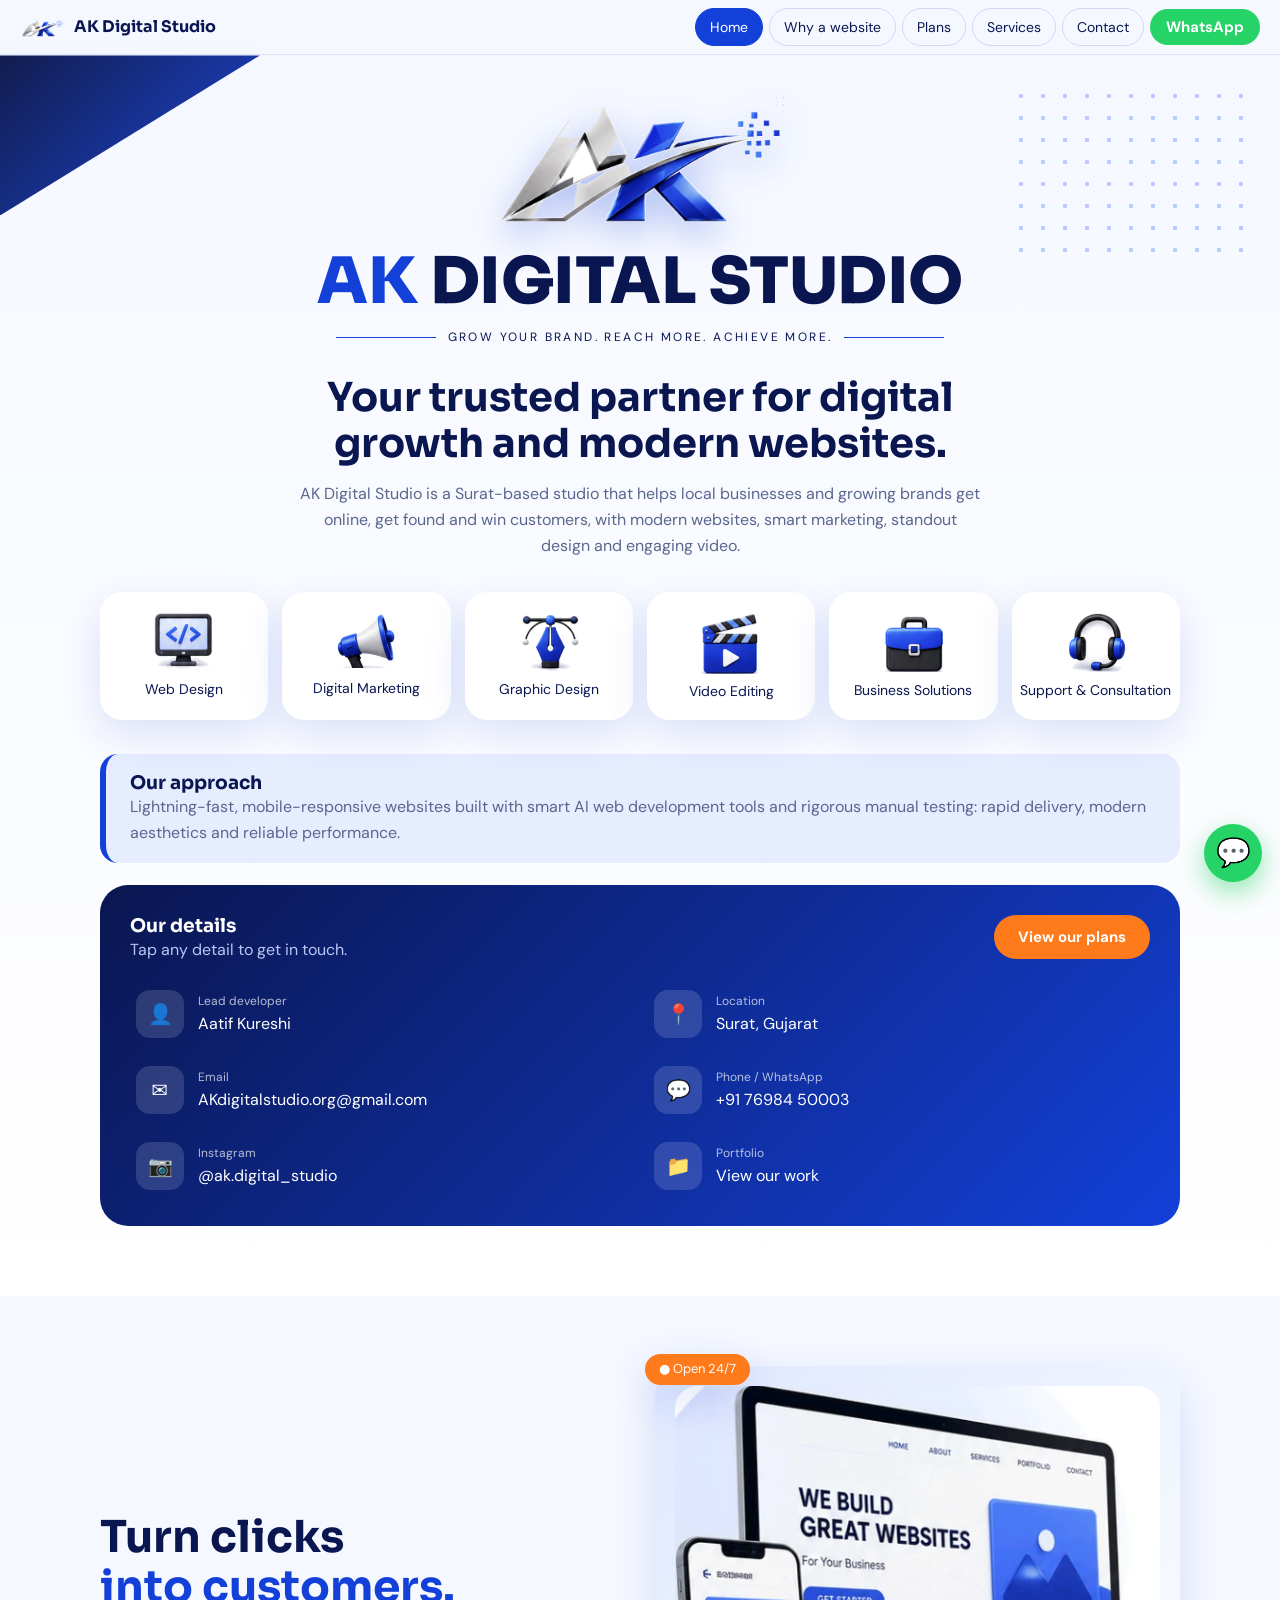
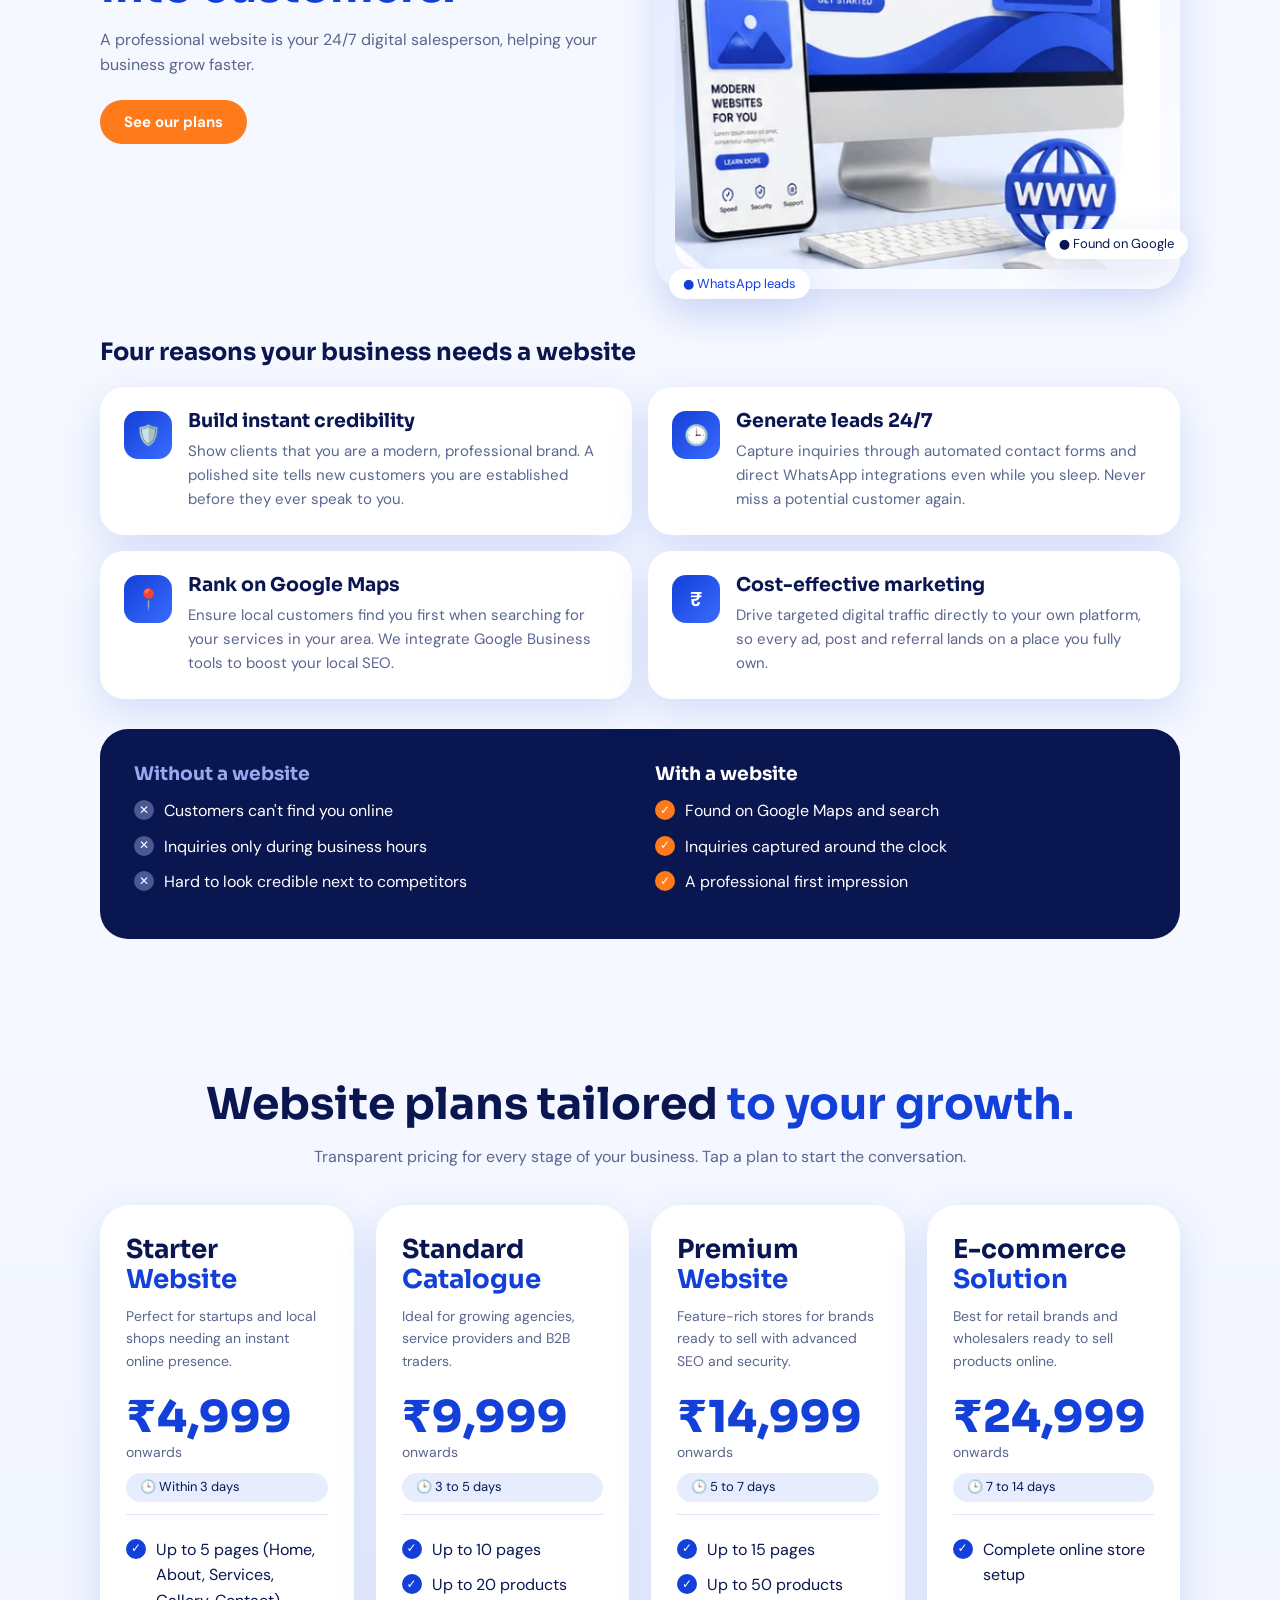
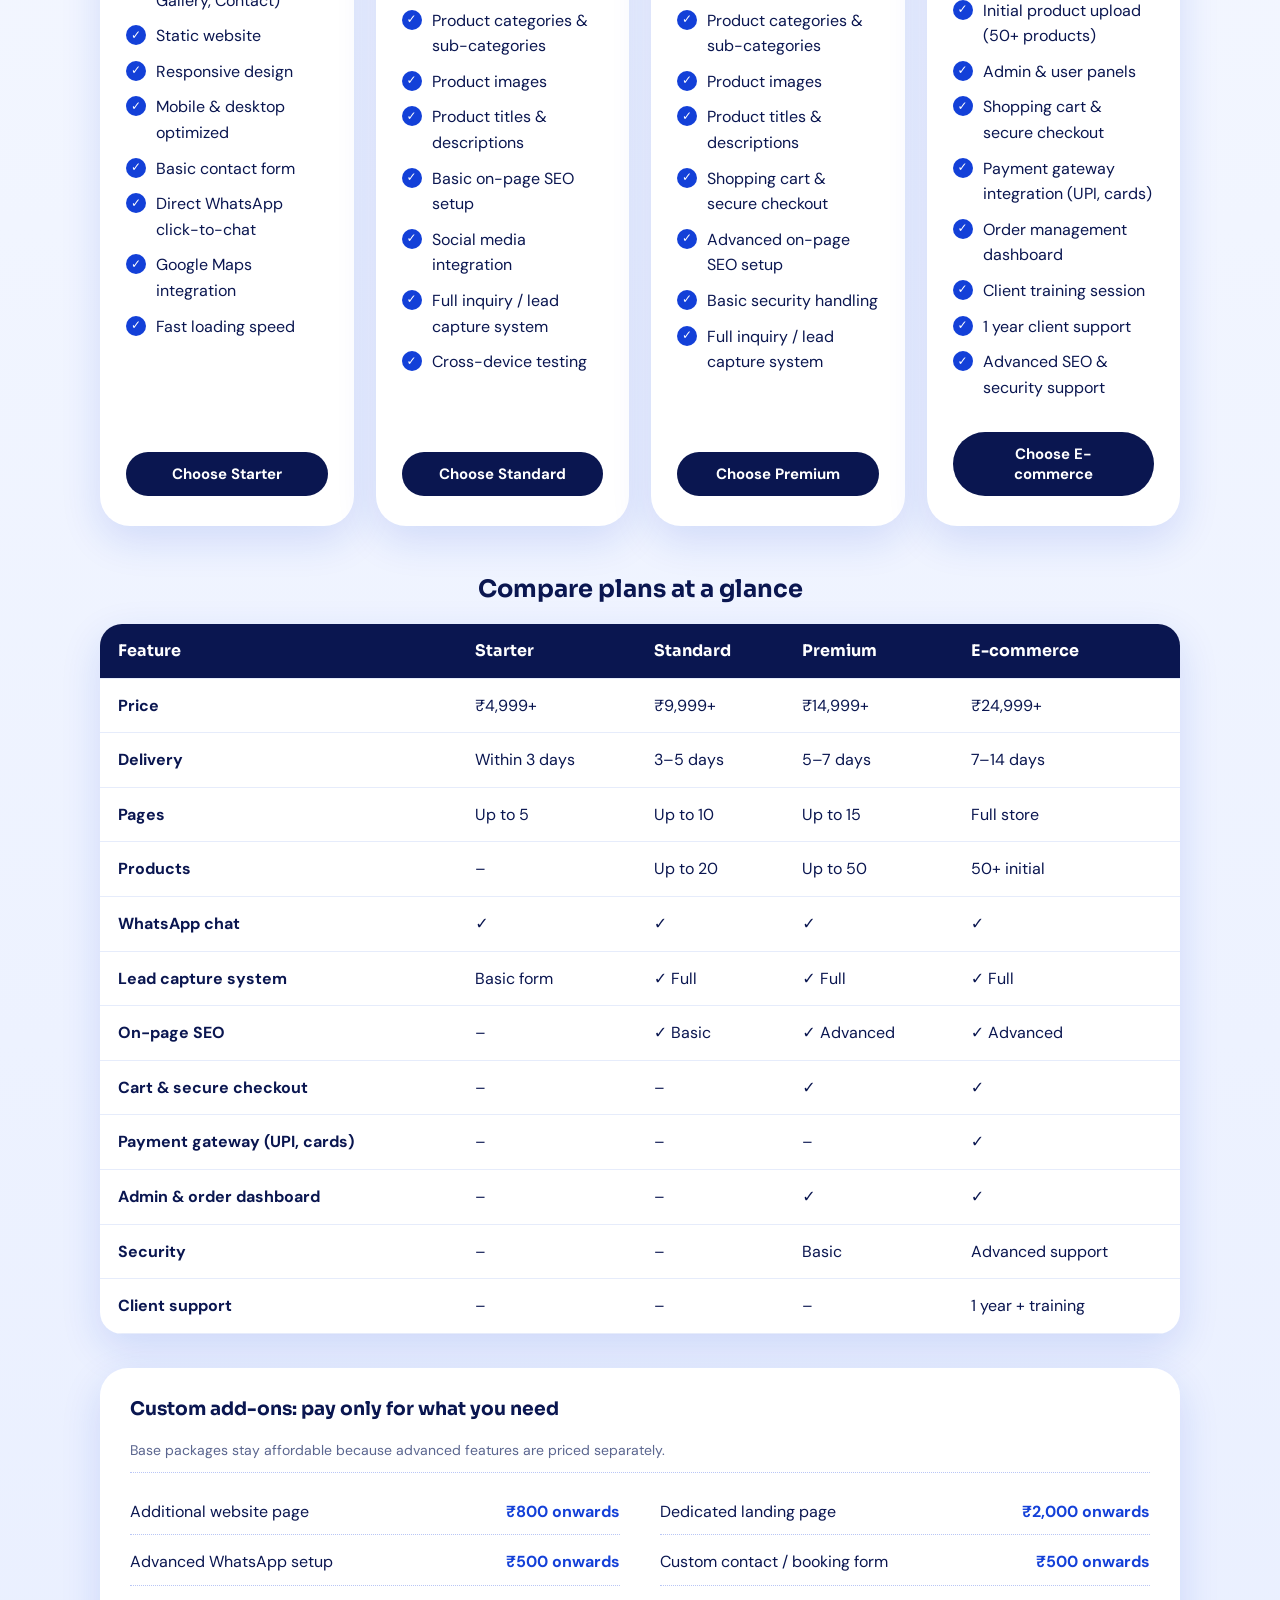
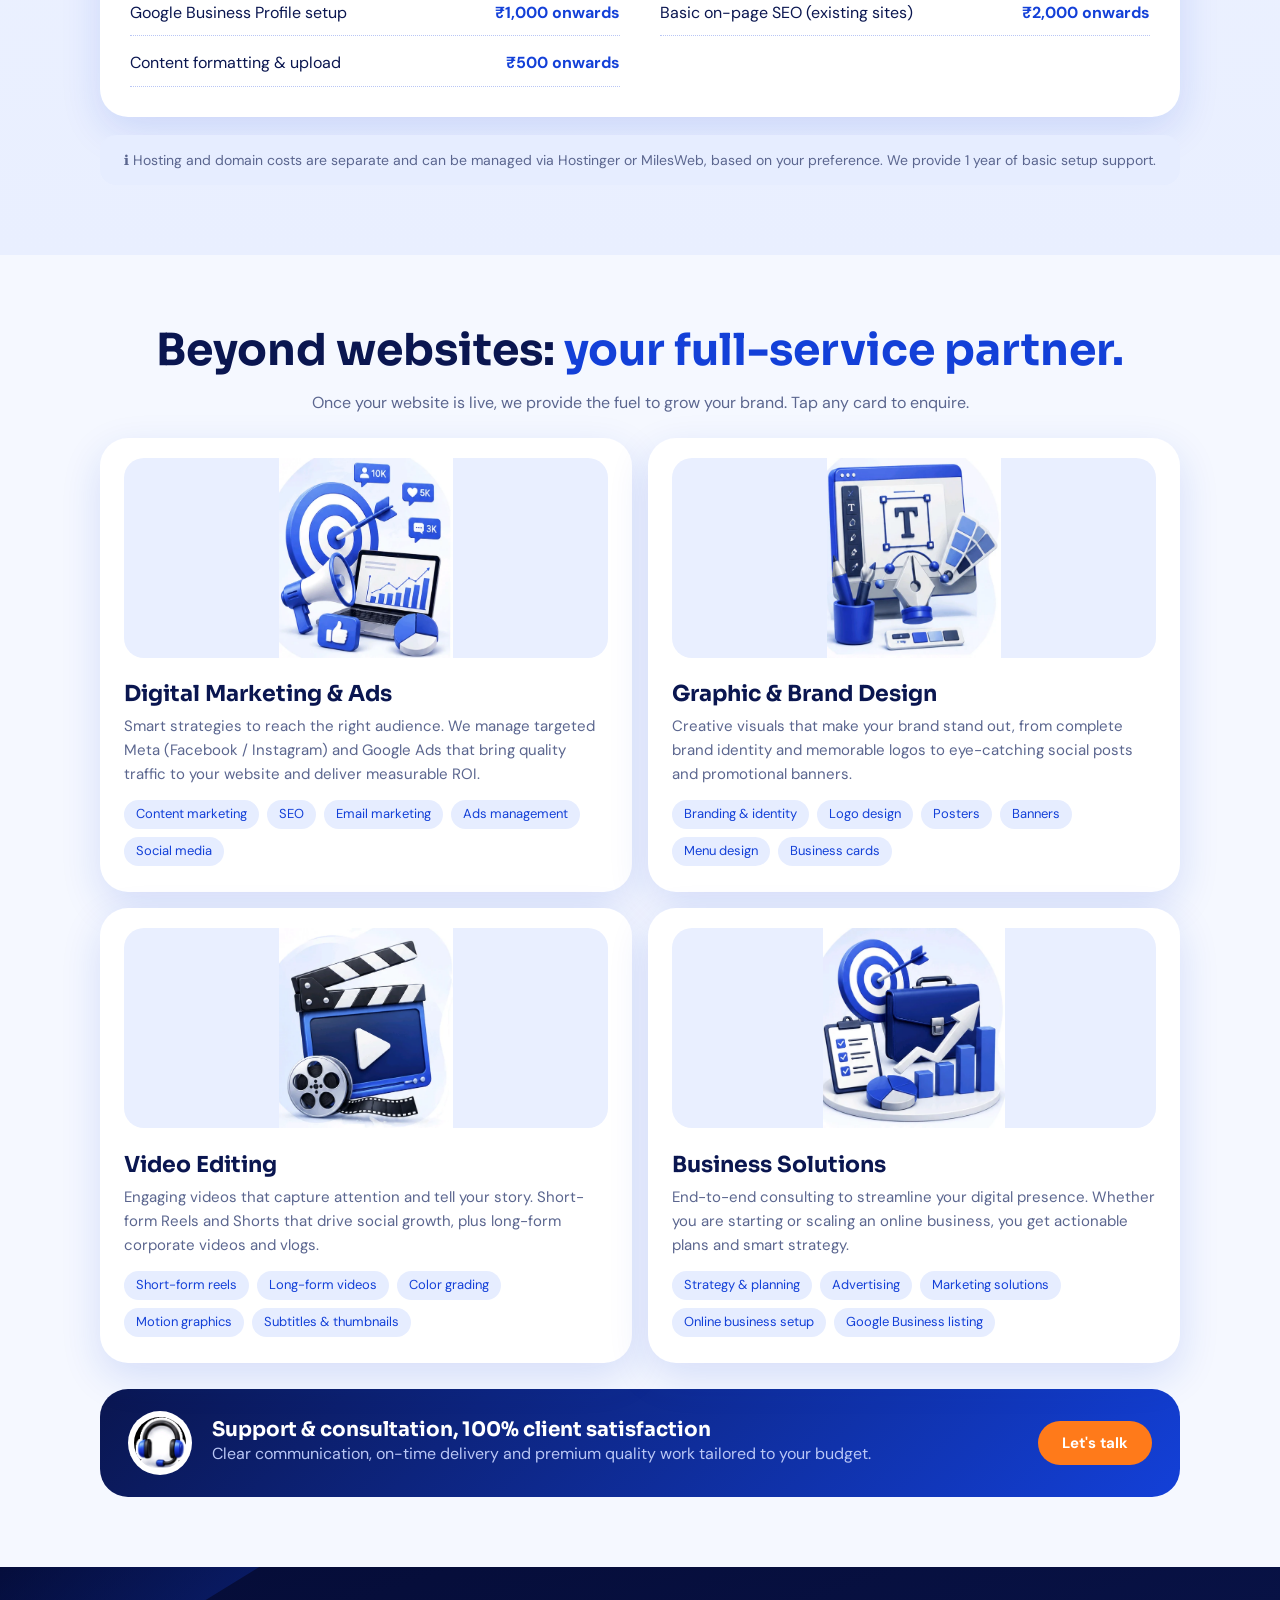
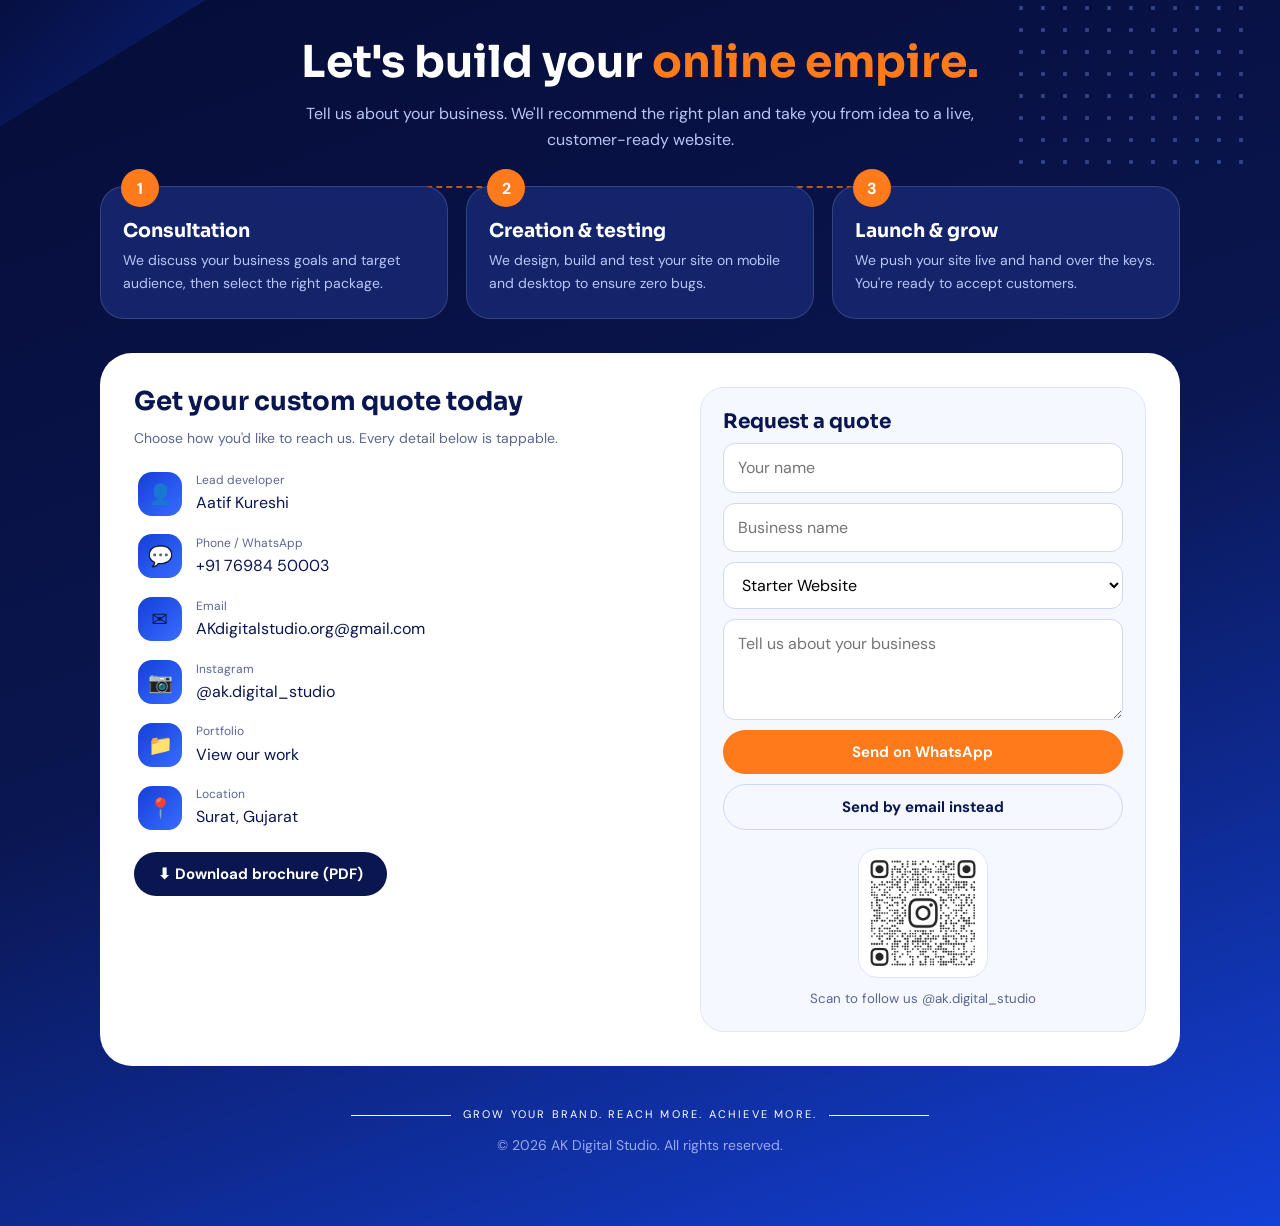
==== commit 00c11b9e: "Add files via upload" ====
--- a/index.html
+++ b/index.html
@@ -56,8 +56,8 @@
 <div class="tbl reveal"><table><thead><tr><th>Feature</th><th>Starter</th><th>Standard</th><th>Premium</th><th>E-commerce</th></tr></thead><tbody>
 <tr><td>Price</td><td>₹4,999+</td><td>₹9,999+</td><td>₹14,999+</td><td>₹24,999+</td></tr><tr><td>Delivery</td><td>Within 3 days</td><td>3–5 days</td><td>5–7 days</td><td>7–14 days</td></tr>
 <tr><td>Pages</td><td>Up to 5</td><td>Up to 10</td><td>Up to 15</td><td>Full store</td></tr><tr><td>Products</td><td>–</td><td>Up to 20</td><td>Up to 50</td><td>50+ initial</td></tr>
-<tr><td>WhatsApp chat</td><td>✓</td><td>–</td><td>–</td><td>–</td></tr><tr><td>Lead capture system</td><td>Basic form</td><td>✓ Full</td><td>✓ Full</td><td>–</td></tr>
-<tr><td>On-page SEO</td><td>–</td><td>✓ Basic</td><td>✓ Advanced</td><td>✓ Advanced</td></tr><tr><td>Cart &amp; secure checkout</td><td>–</td><td>–</td><td>✓</td><td>✓</td></tr><tr><td>Payment gateway (UPI, cards)</td><td>–</td><td>–</td><td>–</td><td>✓</td></tr><tr><td>Admin &amp; order dashboard</td><td>–</td><td>–</td><td>–</td><td>✓</td></tr><tr><td>Security</td><td>–</td><td>–</td><td>Basic</td><td>Advanced support</td></tr><tr><td>Client support</td><td>–</td><td>–</td><td>–</td><td>1 year + training</td></tr></tbody></table></div>
+<tr><td>WhatsApp chat</td><td>✓</td><td>✓</td><td>✓</td><td>✓</td></tr><tr><td>Lead capture system</td><td>Basic form</td><td>✓ Full</td><td>✓ Full</td><td>✓ Full</td></tr>
+<tr><td>On-page SEO</td><td>–</td><td>✓ Basic</td><td>✓ Advanced</td><td>✓ Advanced</td></tr><tr><td>Cart &amp; secure checkout</td><td>–</td><td>–</td><td>✓</td><td>✓</td></tr><tr><td>Payment gateway (UPI, cards)</td><td>–</td><td>–</td><td>–</td><td>✓</td></tr><tr><td>Admin &amp; order dashboard</td><td>–</td><td>–</td><td>✓</td><td>✓</td></tr><tr><td>Security</td><td>–</td><td>–</td><td>Basic</td><td>Advanced support</td></tr><tr><td>Client support</td><td>–</td><td>–</td><td>–</td><td>1 year + training</td></tr></tbody></table></div>
 
 <div class="addons reveal"><h3>Custom add-ons: pay only for what you need</h3><p class="muted">Base packages stay affordable because advanced features are priced separately.</p>
 <div class="grid2 l"><p><span>Additional website page</span><b>₹800 onwards</b></p><p><span>Dedicated landing page</span><b>₹2,000 onwards</b></p><p><span>Advanced WhatsApp setup</span><b>₹500 onwards</b></p><p><span>Custom contact / booking form</span><b>₹500 onwards</b></p><p><span>Google Business Profile setup</span><b>₹1,000 onwards</b></p><p><span>Basic on-page SEO (existing sites)</span><b>₹2,000 onwards</b></p><p><span>Content formatting &amp; upload</span><b>₹500 onwards</b></p></div></div>
--- a/css/style.css
+++ b/css/style.css
@@ -71,3 +71,10 @@
 .mock img{border-radius:22px}.svc img{height:200px;padding:0;background:#e9efff}.support img{width:64px;height:64px;object-fit:contain}.qr{border:1px solid #dfe6fb;border-radius:20px;padding:6px;background:#fff;width:130px;height:130px}
 .steps{position:relative}.steps:before{content:"";position:absolute;top:0;left:8%;right:8%;border-top:2px dashed var(--o);opacity:.7;transform-origin:left;animation:draw 1.6s .3s both}@keyframes draw{from{transform:scaleX(0)}}
 .step{z-index:1;background:#14246b}.plan .btn:hover{box-shadow:0 10px 24px rgba(10,22,80,.35)}
+
+img{max-width:100%;height:auto}
+.mock img{width:100%;height:auto;display:block}
+.plans{grid-template-columns:repeat(4,1fr)}
+@media(max-width:1099px){.plans{grid-template-columns:repeat(2,1fr)}}
+@media(max-width:620px){.plans{grid-template-columns:1fr}}
+@media(max-width:820px){.mock{padding:12px;margin:0 6px}.pill.o{left:4px;top:-14px}.pill.g{right:4px}.pill.b{left:10px}.hero{padding-top:24px}.logo{width:min(260px,75%)}.price{font-size:38px}.addons{padding:22px}.addons p{flex-wrap:wrap}.quote{padding:22px}.details{padding:22px}.dh .btn{width:100%;text-align:center}}
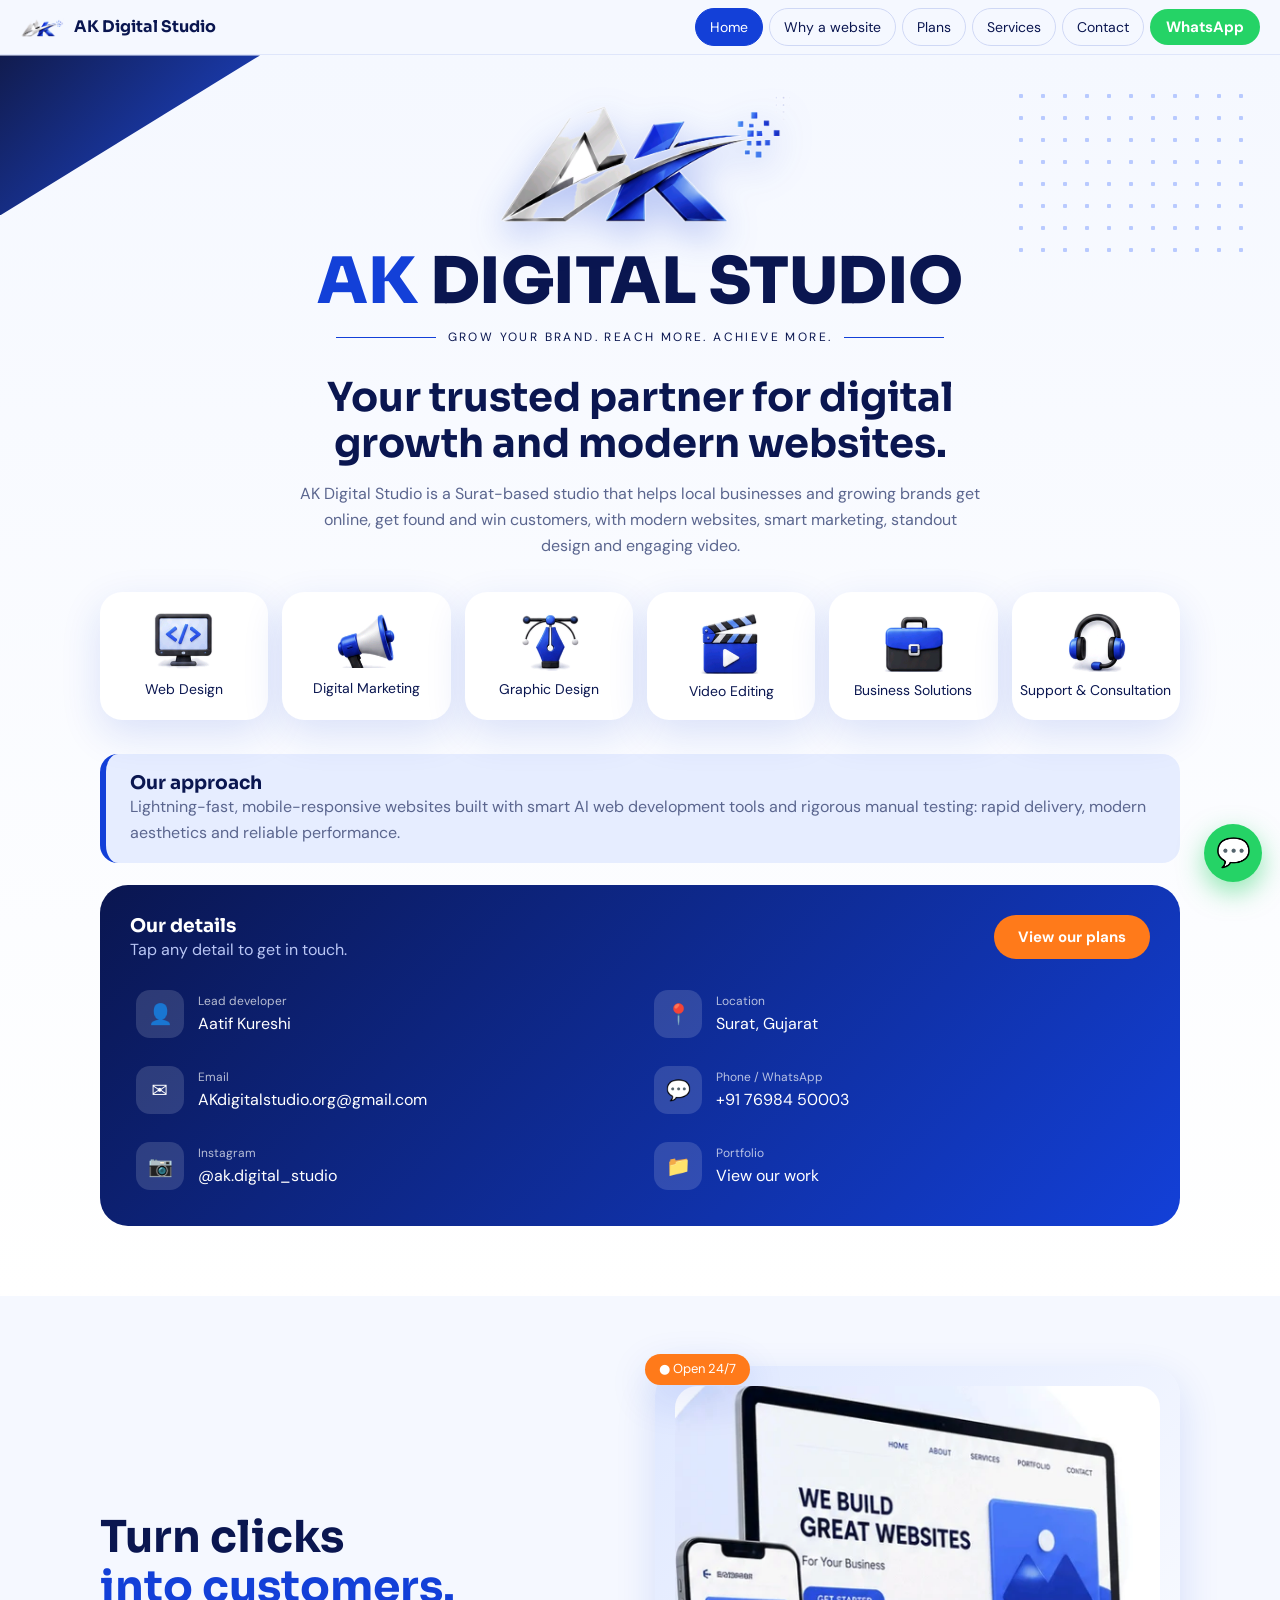
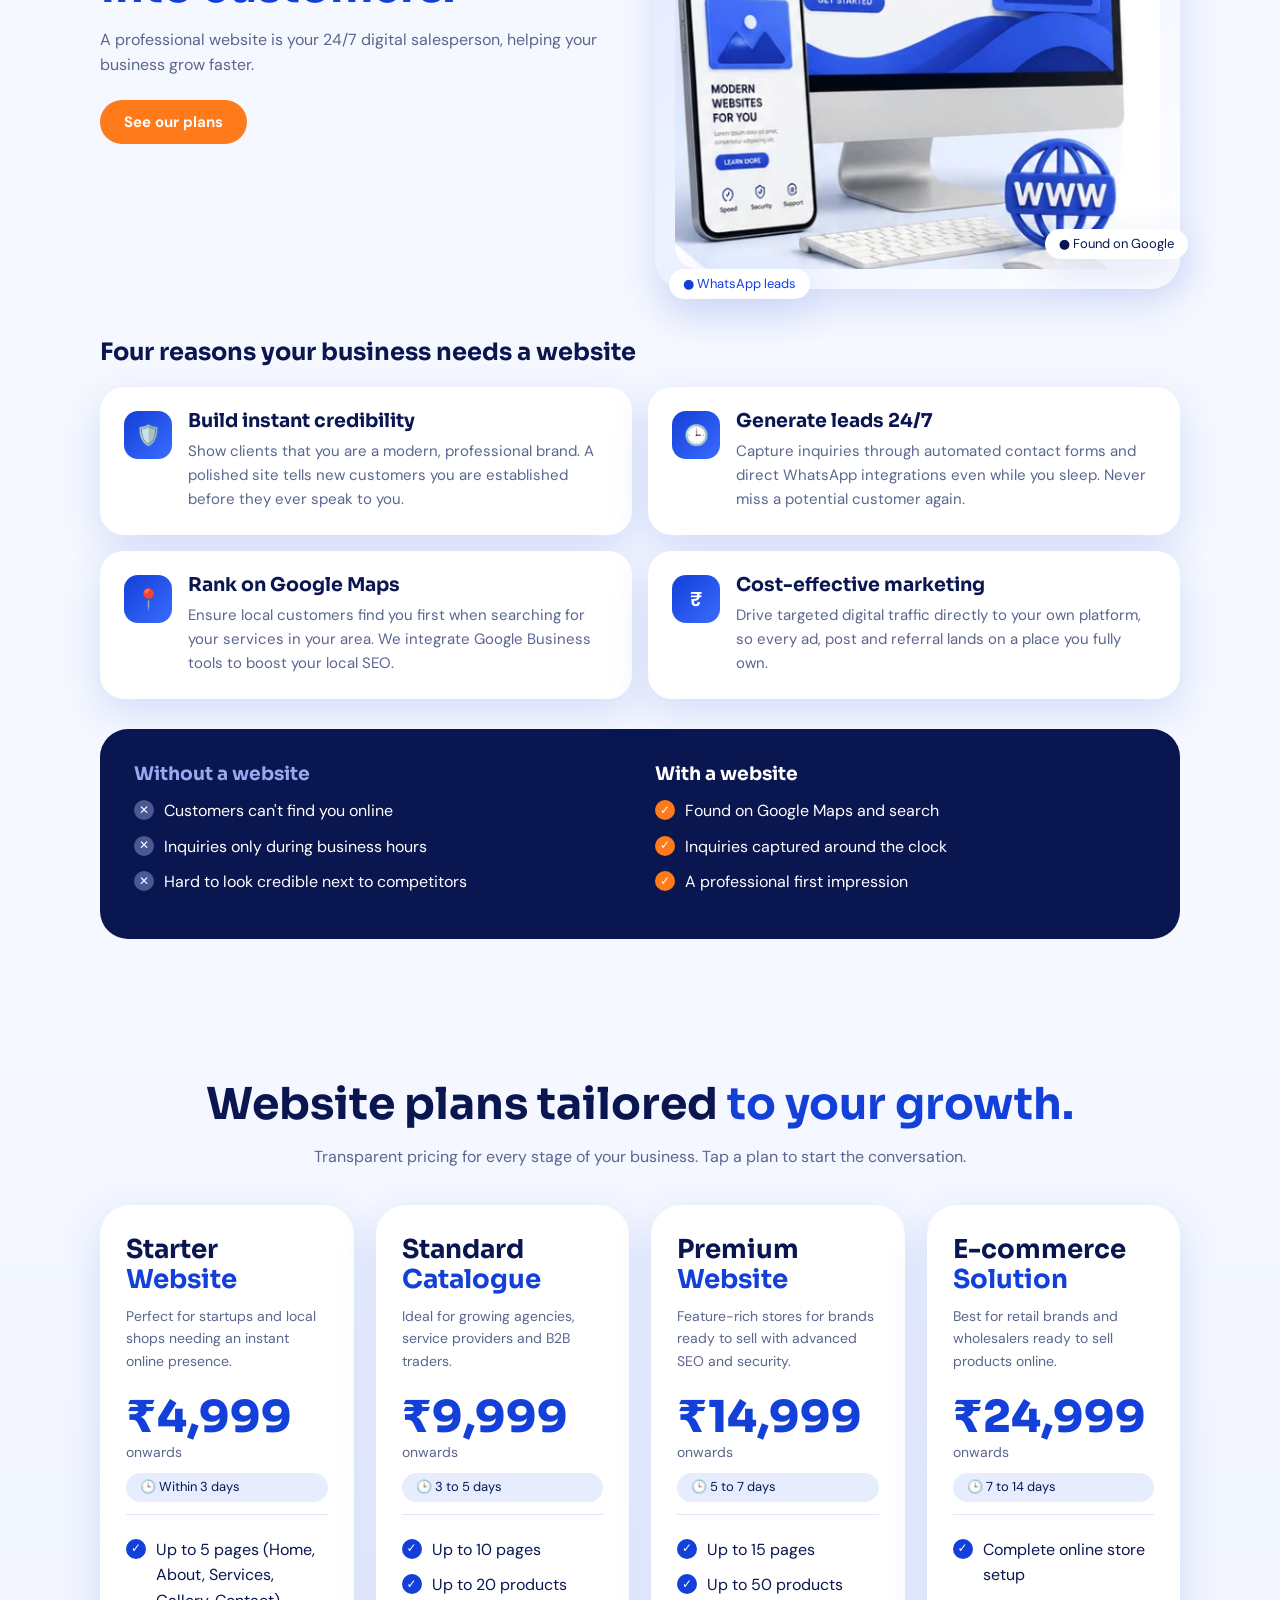
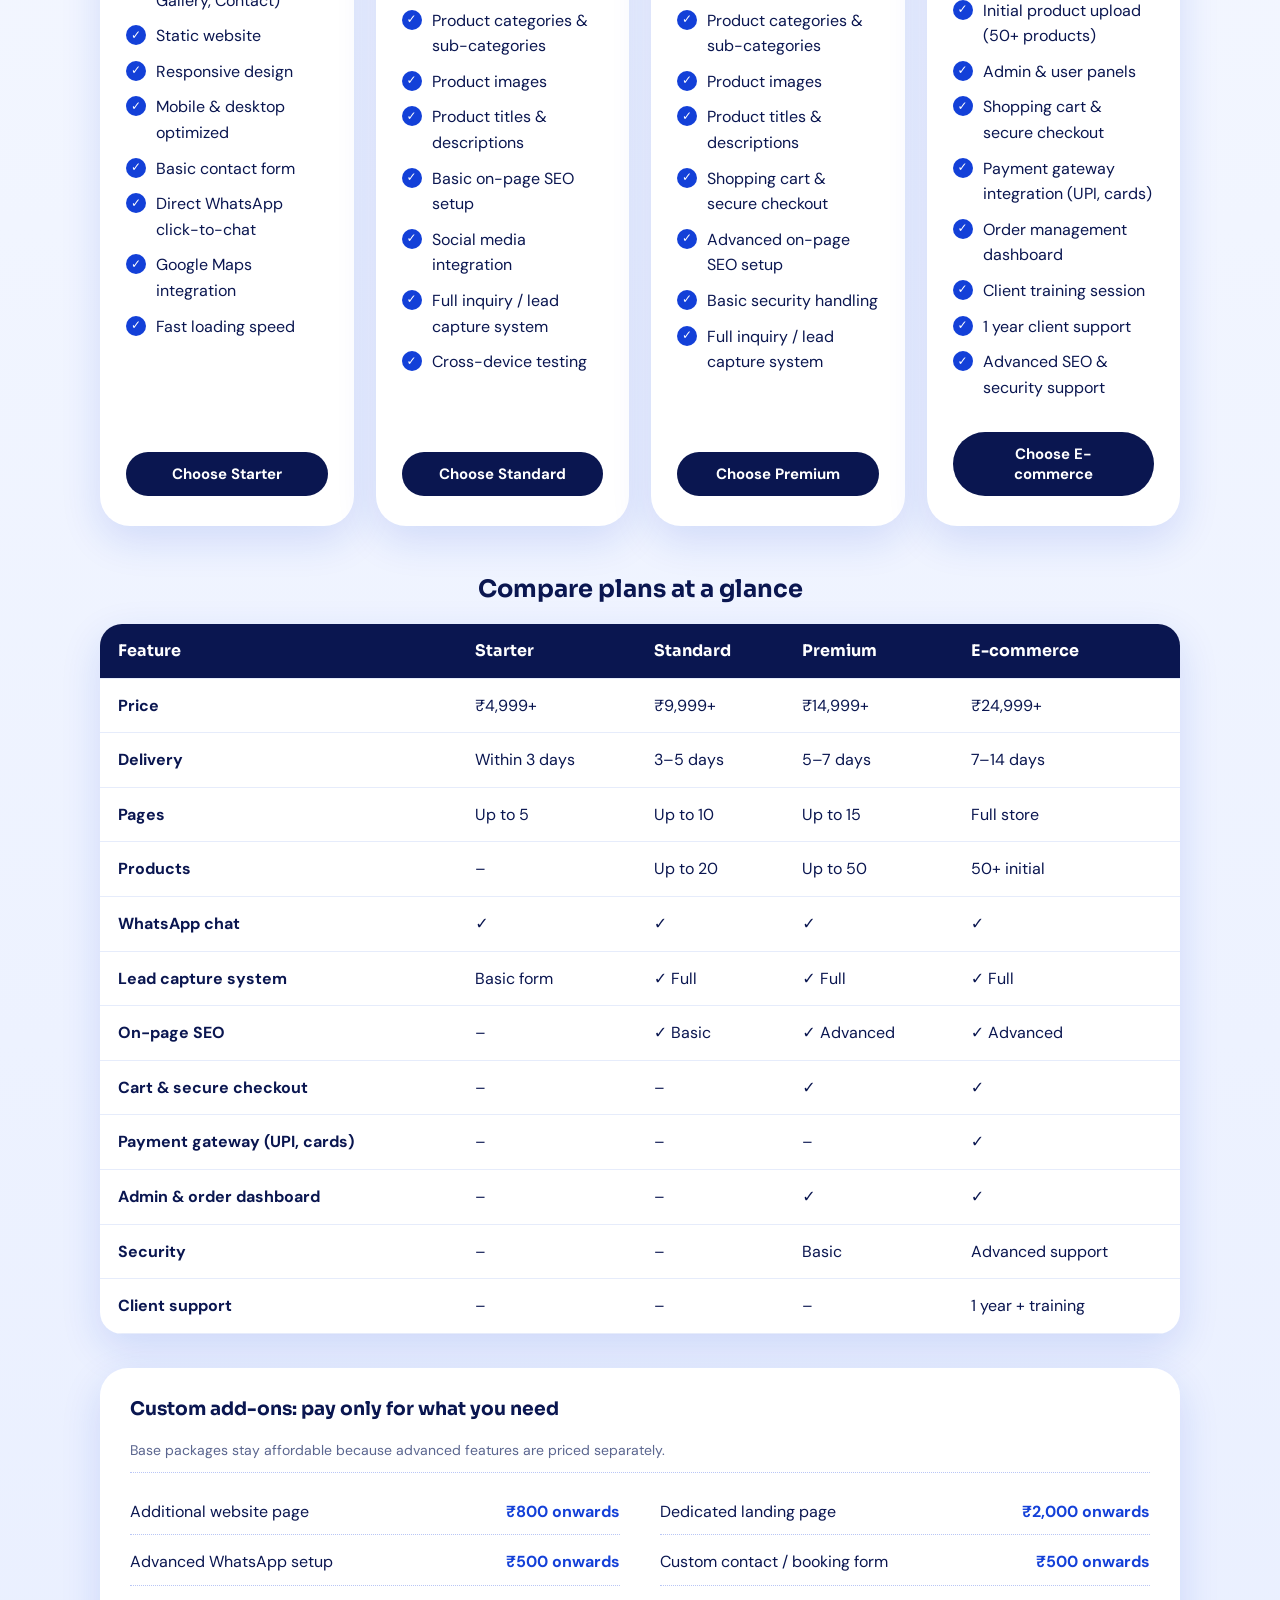
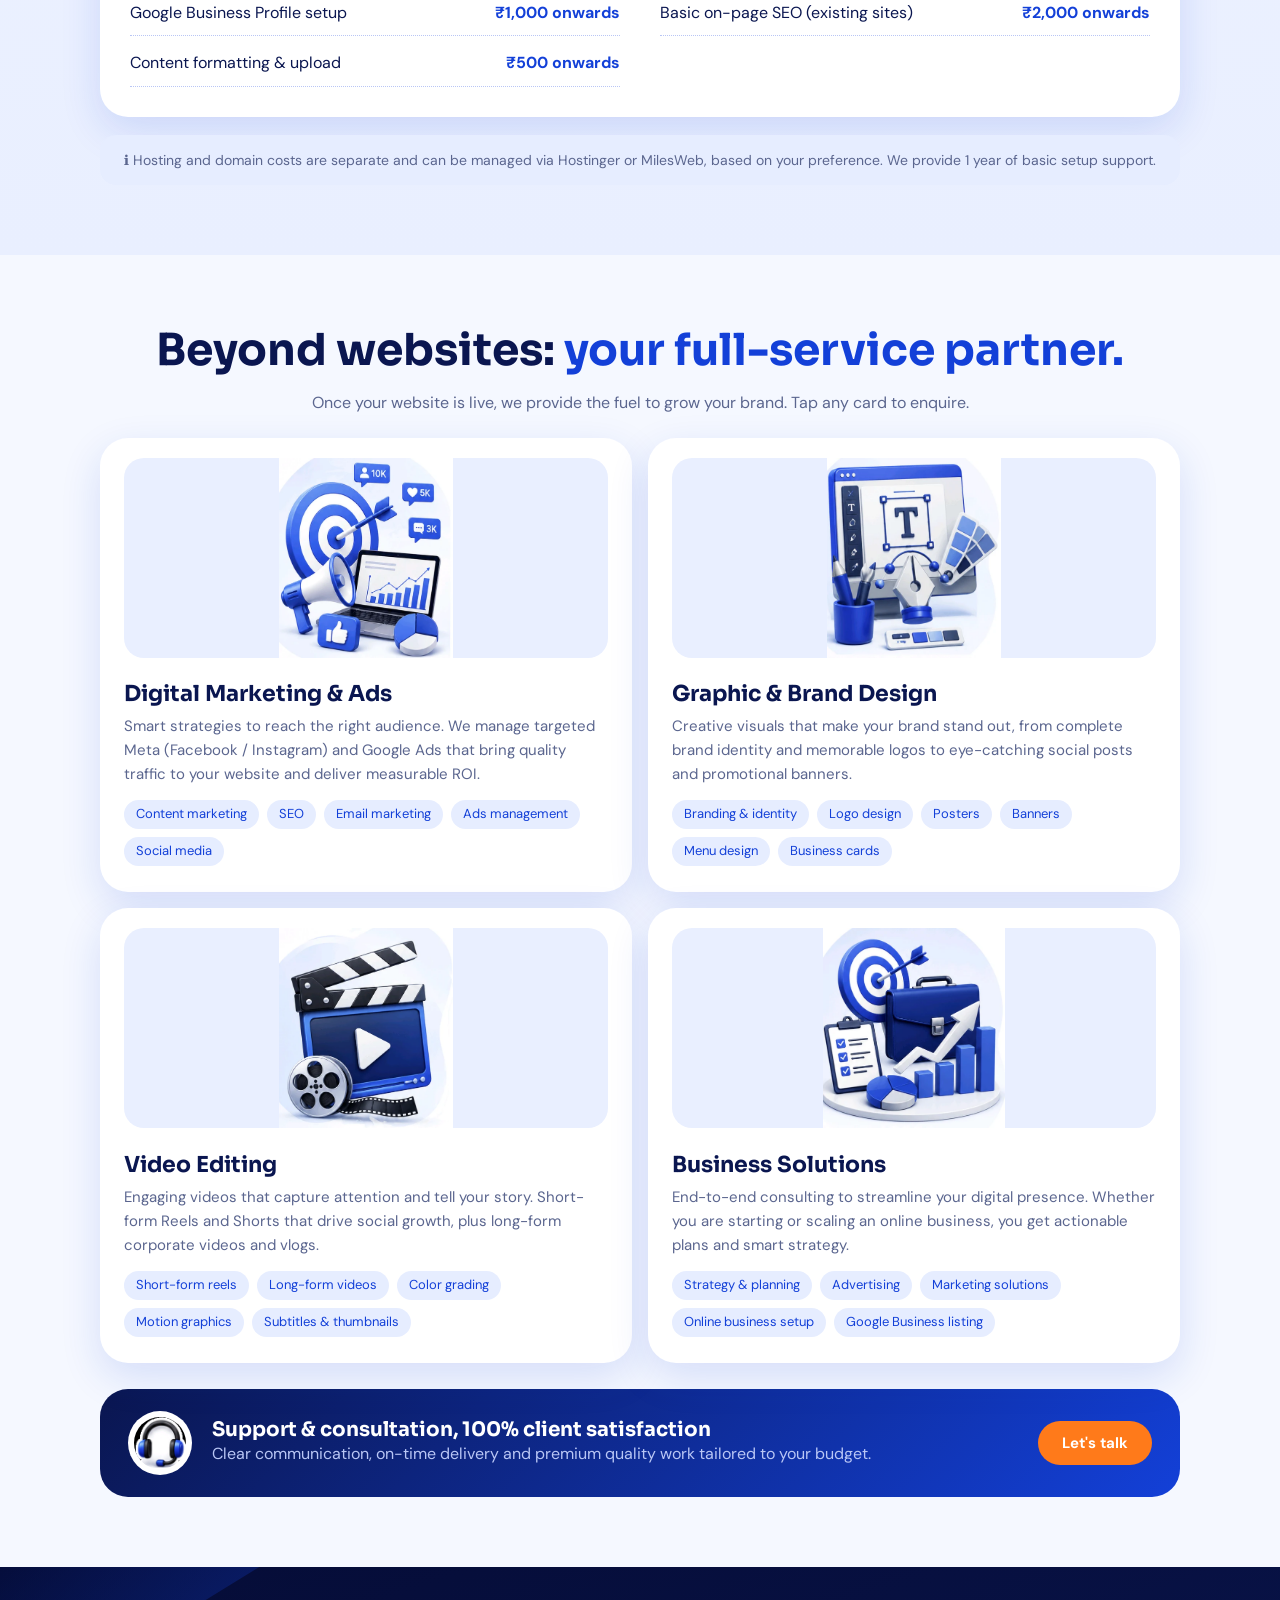
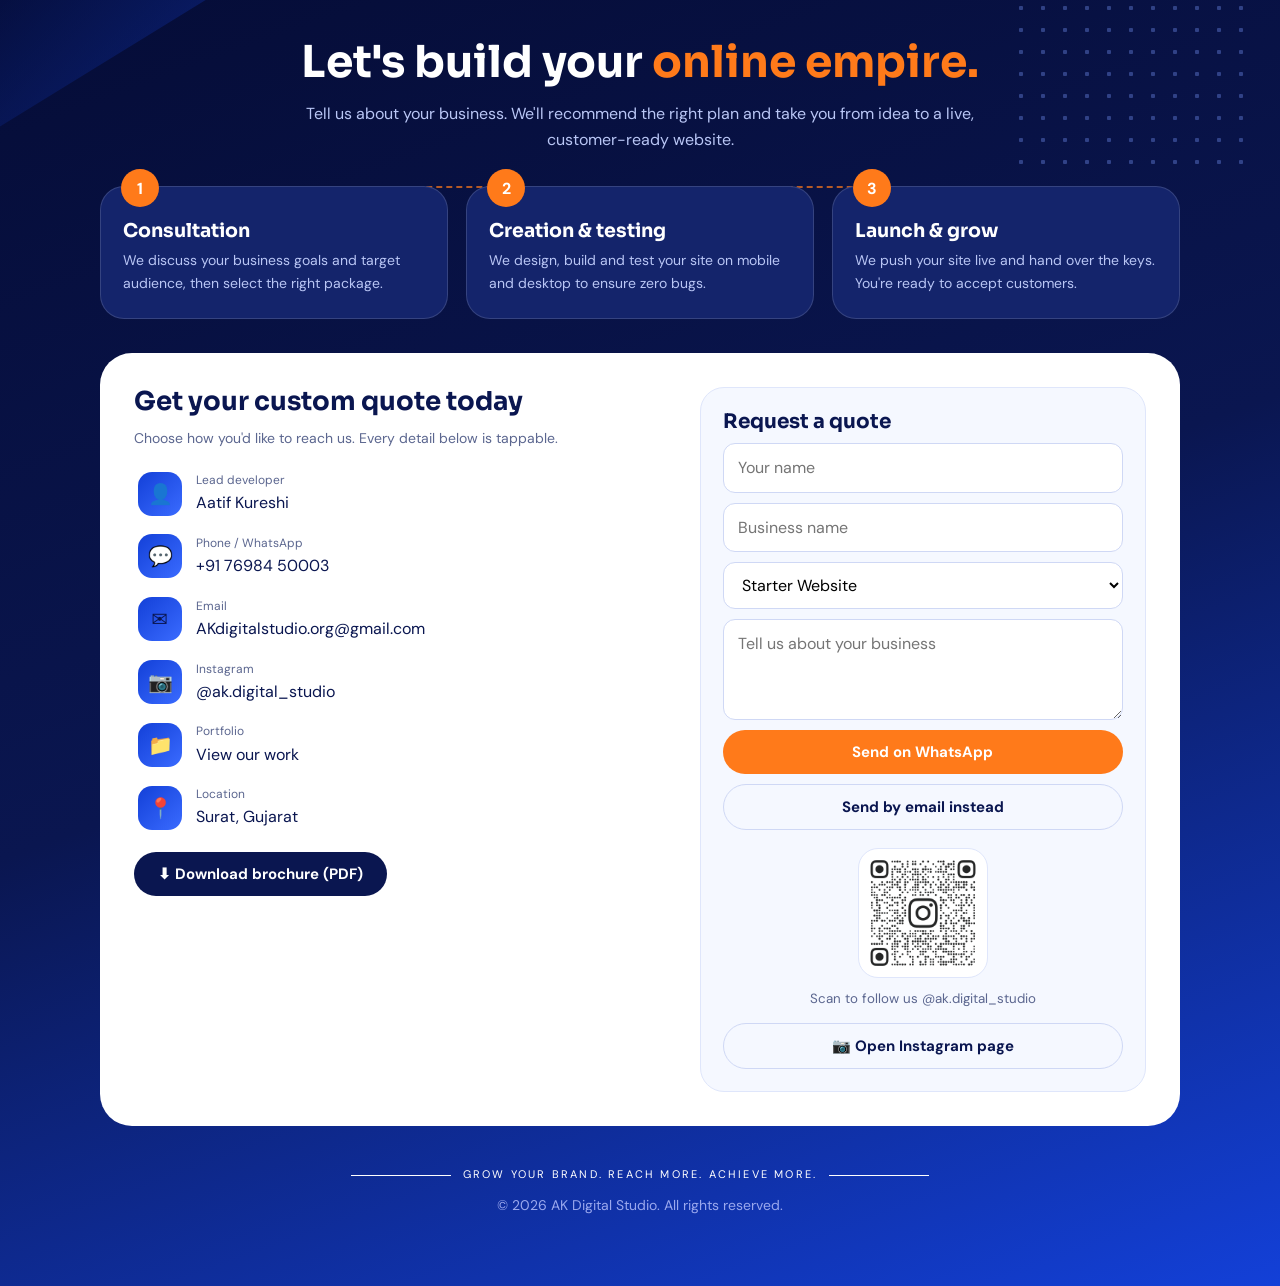
==== commit 00e89bb6: "Add files via upload" ====
--- a/index.html
+++ b/index.html
@@ -82,7 +82,8 @@
 <a class="btn navy dl" href="downloads/AK_Digital_Studio_Brochure.pdf" download>⬇ Download brochure (PDF)</a></div>
 <form id="qform" class="qright"><h4>Request a quote</h4><input name="n" placeholder="Your name" required><input name="b" placeholder="Business name"><select name="p"><option>Starter Website</option><option>Standard Catalogue</option><option>E-commerce Solution</option><option>Digital Marketing</option><option>Graphic Design</option><option>Video Editing</option><option>Not sure yet</option></select><textarea name="m" rows="3" placeholder="Tell us about your business"></textarea>
 <button class="btn orange" type="submit">Send on WhatsApp</button><button class="btn ghost" type="button" id="viaMail">Send by email instead</button>
-<img class="qr" src="img/qr.png" alt="Scan to follow on Instagram" width="120" height="120"><small>Scan to follow us @ak.digital_studio</small></form></div>
+<img class="qr" src="img/qr.png" alt="Scan to follow on Instagram" width="120" height="120"><small>Scan to follow us @ak.digital_studio</small>
+<a class="btn ghost ig-link igbtn" href="#" target="_blank" rel="noopener">📷 Open Instagram page</a></form></div>
 <p class="tag"><i></i>GROW YOUR BRAND. REACH MORE. ACHIEVE MORE.<i></i></p><p class="copy">© 2026 AK Digital Studio. All rights reserved.</p>
 </div></section>
 <a class="fab wa-link" href="#" target="_blank" rel="noopener" aria-label="Chat on WhatsApp">💬</a>
--- a/css/style.css
+++ b/css/style.css
@@ -78,3 +78,6 @@
 @media(max-width:1099px){.plans{grid-template-columns:repeat(2,1fr)}}
 @media(max-width:620px){.plans{grid-template-columns:1fr}}
 @media(max-width:820px){.mock{padding:12px;margin:0 6px}.pill.o{left:4px;top:-14px}.pill.g{right:4px}.pill.b{left:10px}.hero{padding-top:24px}.logo{width:min(260px,75%)}.price{font-size:38px}.addons{padding:22px}.addons p{flex-wrap:wrap}.quote{padding:22px}.details{padding:22px}.dh .btn{width:100%;text-align:center}}
+
+@media(max-width:820px){.addons p{flex-direction:column;align-items:flex-start;gap:2px}}
+.igbtn{text-align:center;margin-top:4px}.igbtn:hover{background:var(--sky)}
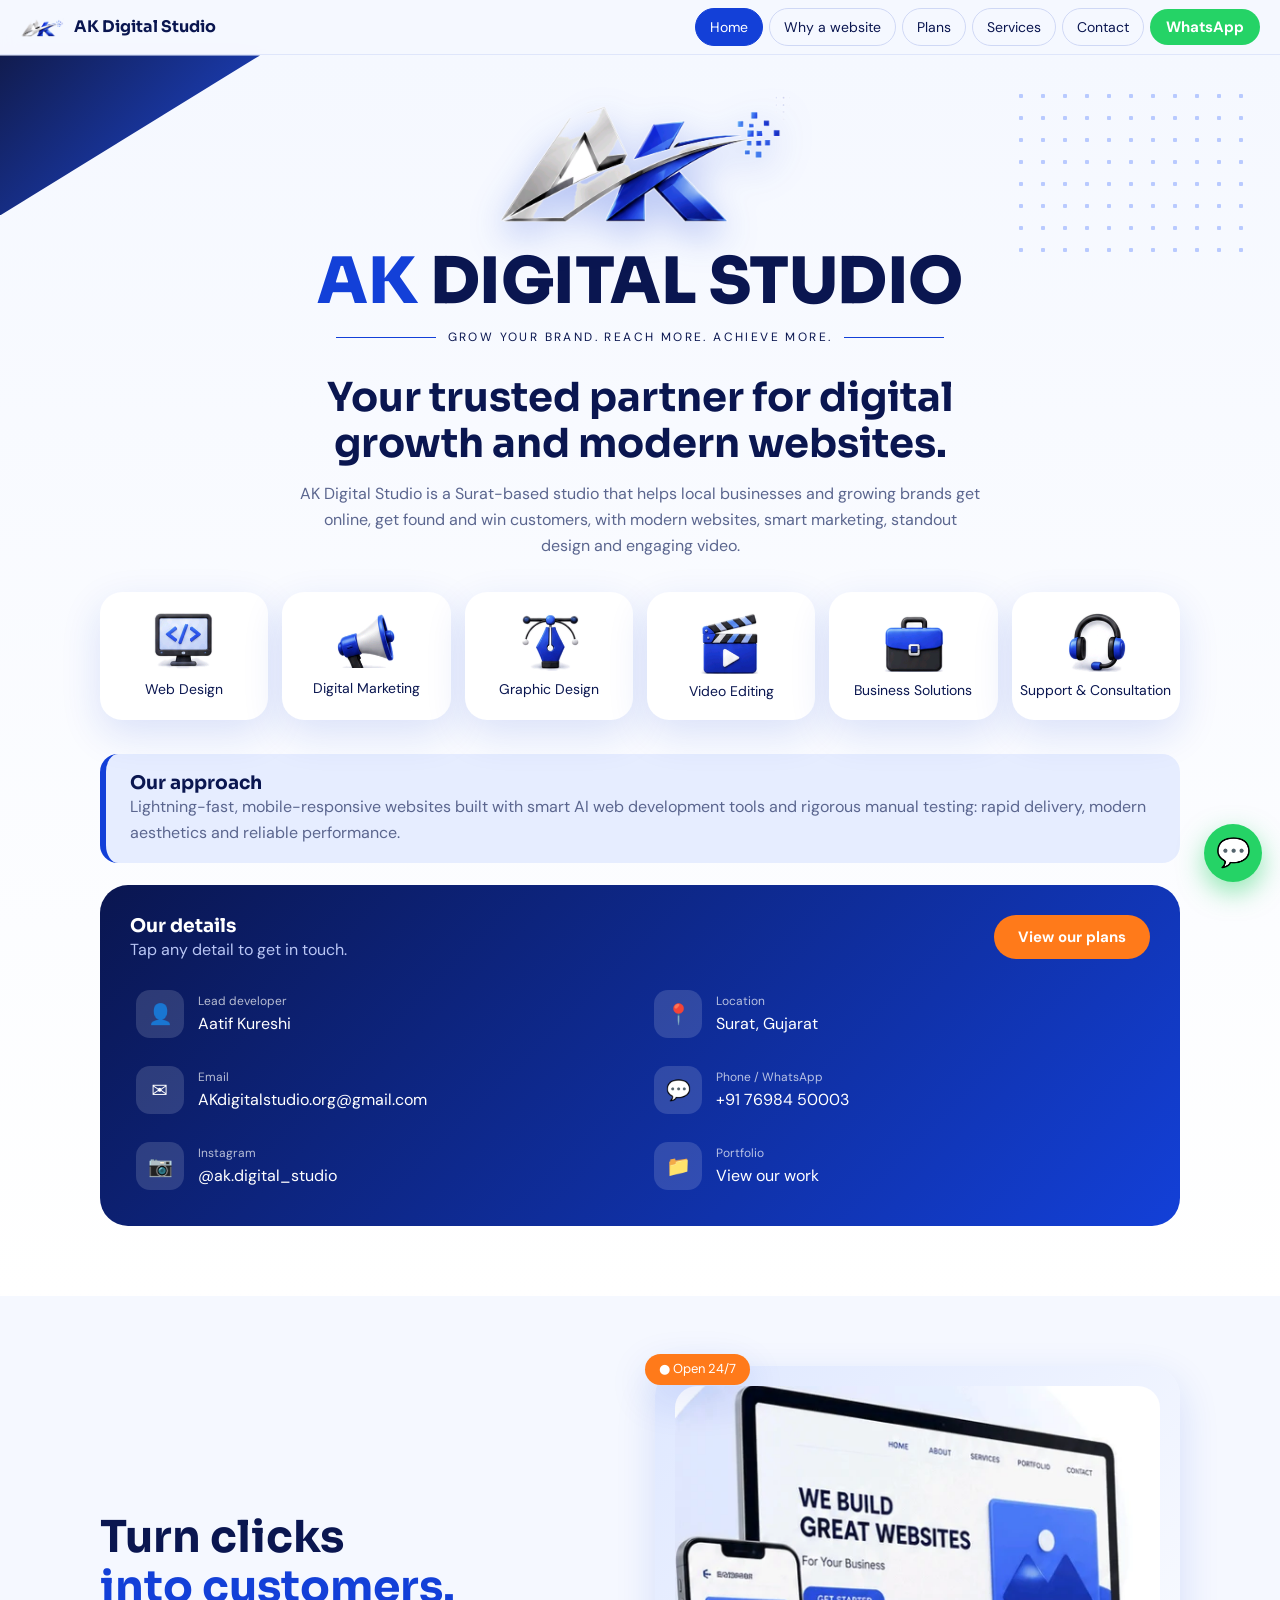
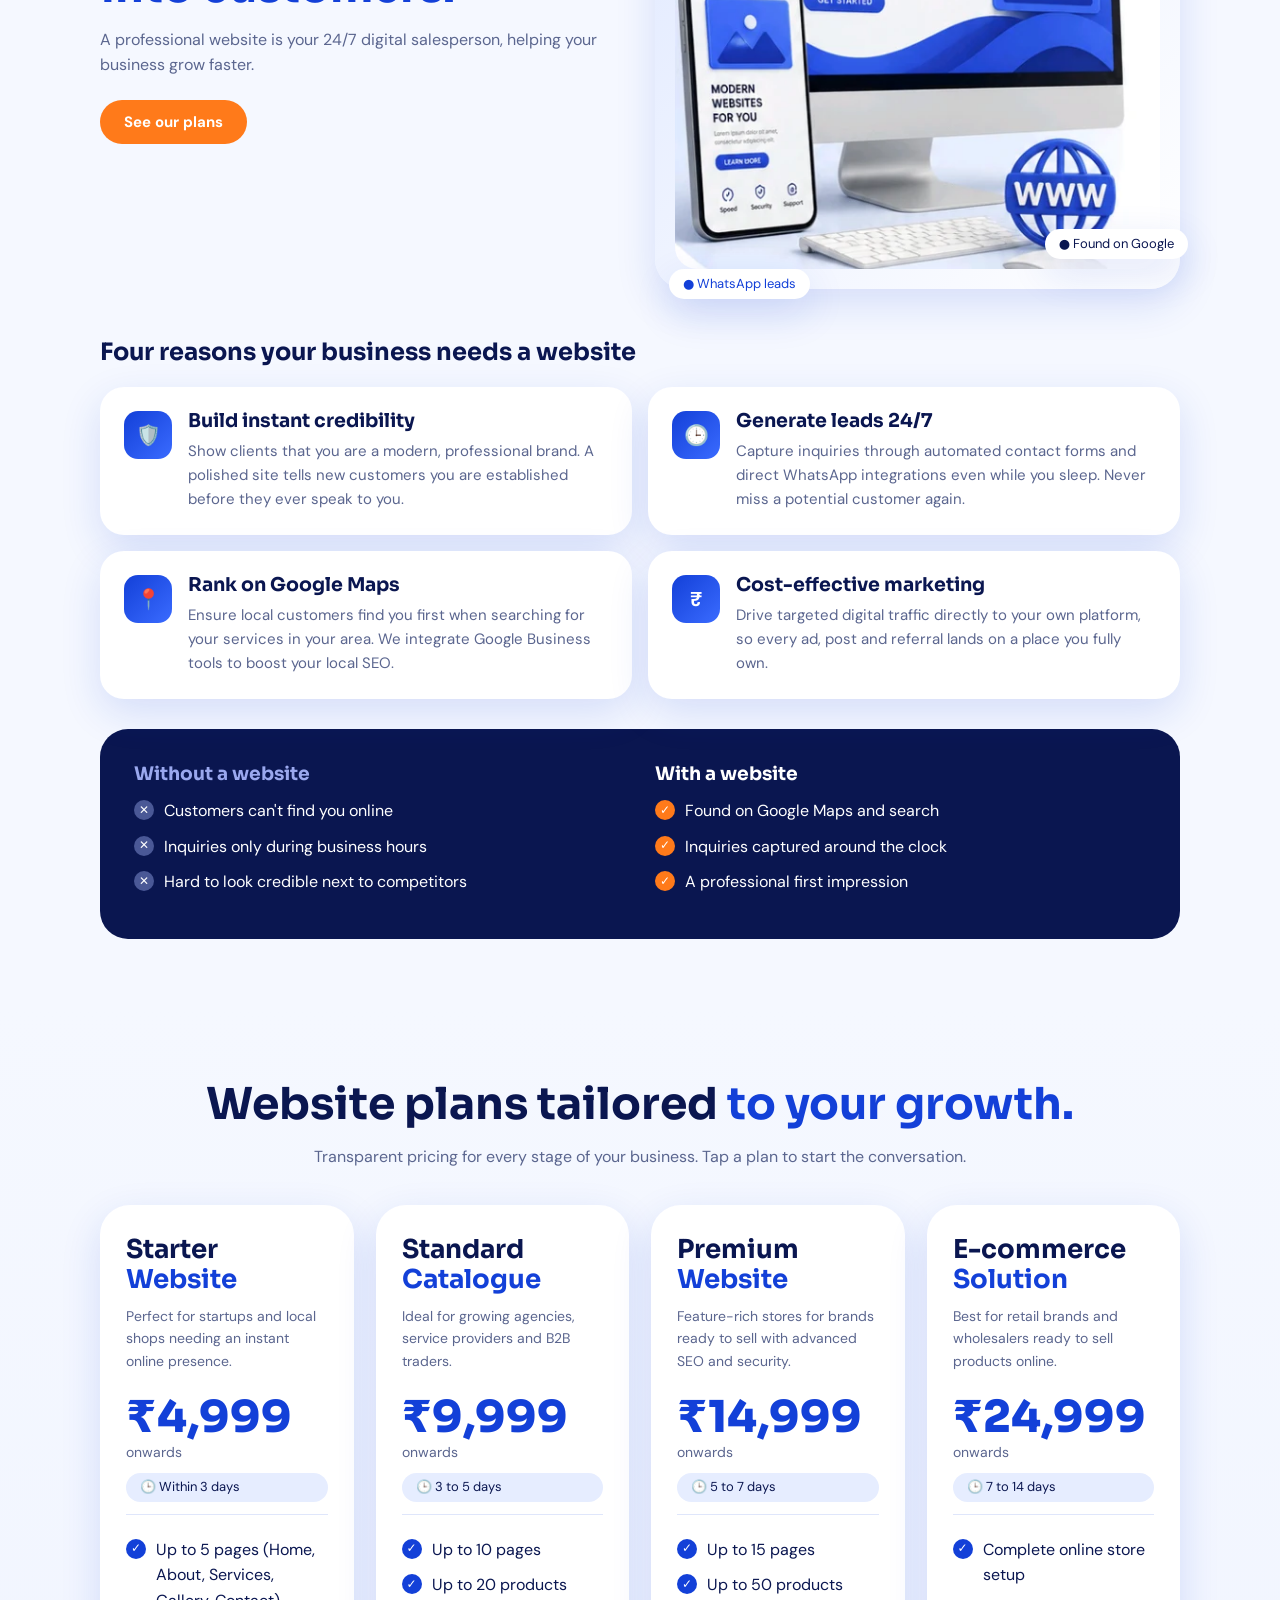
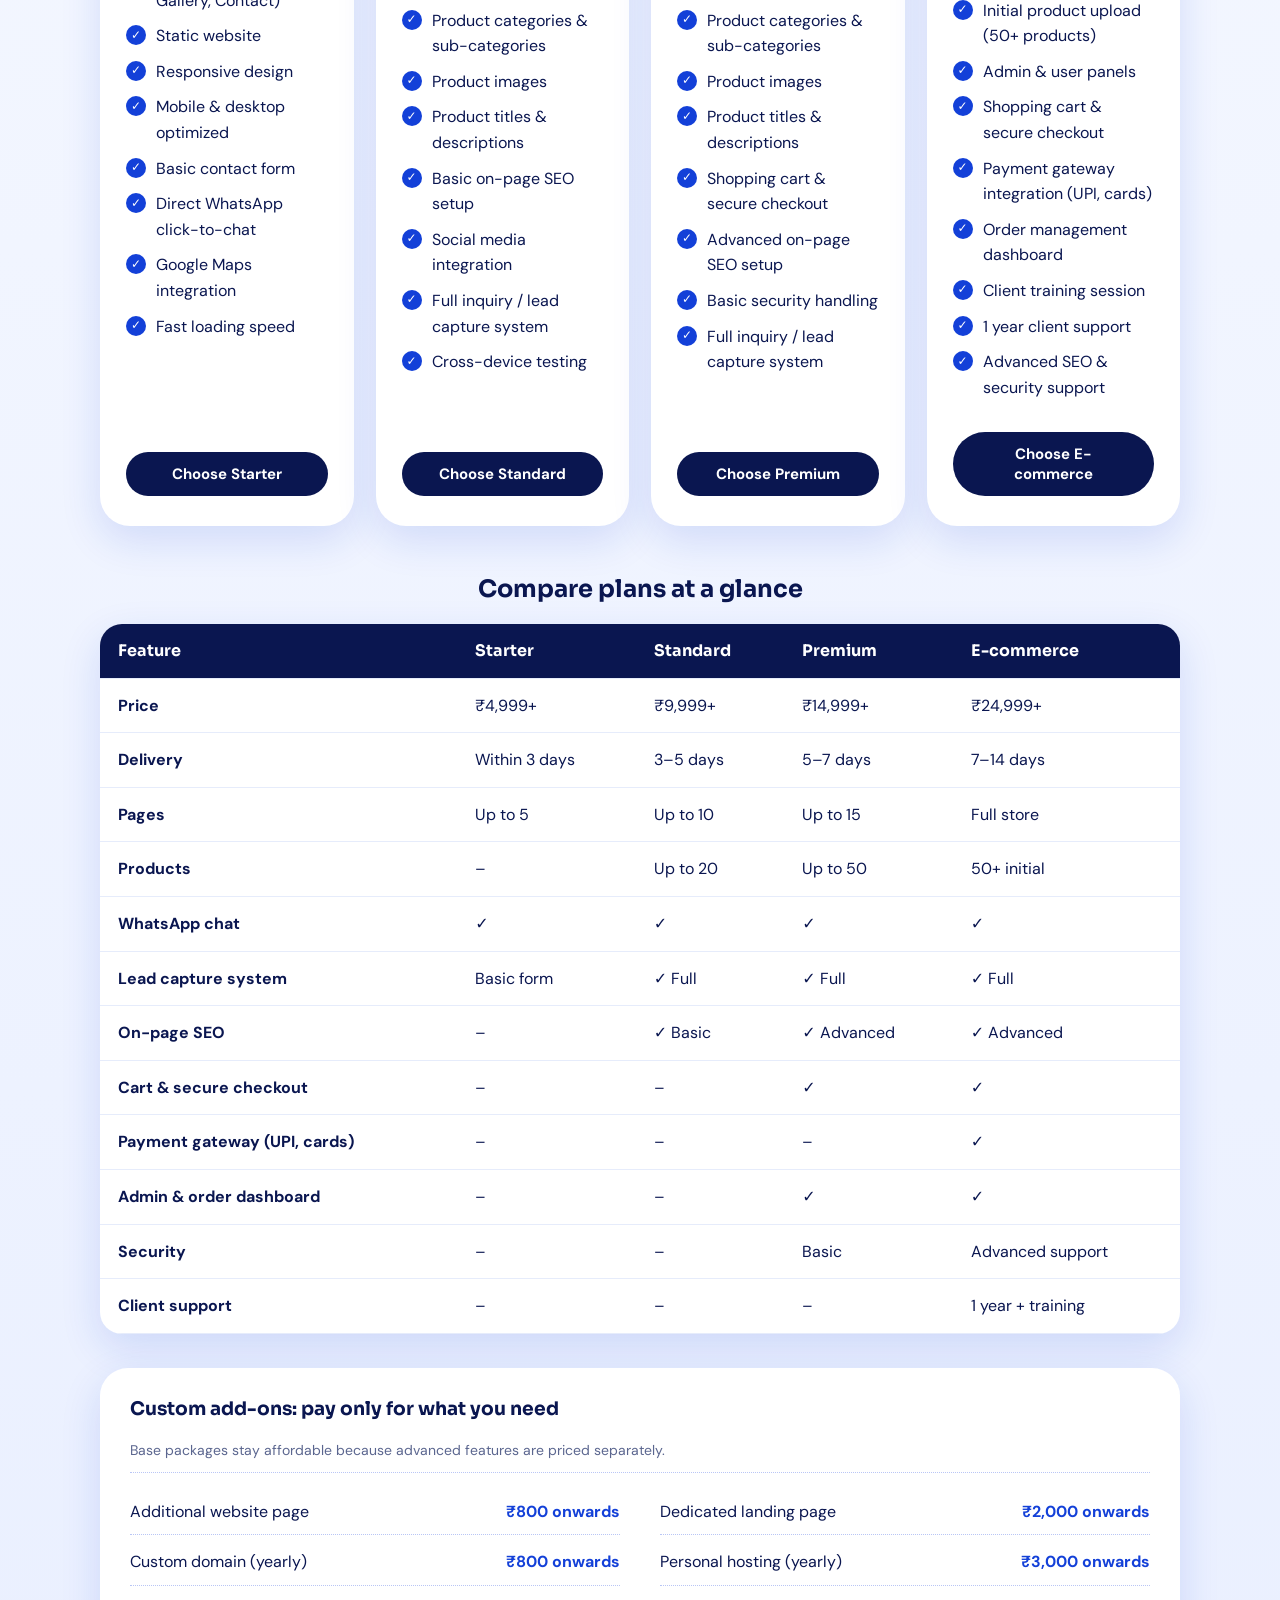
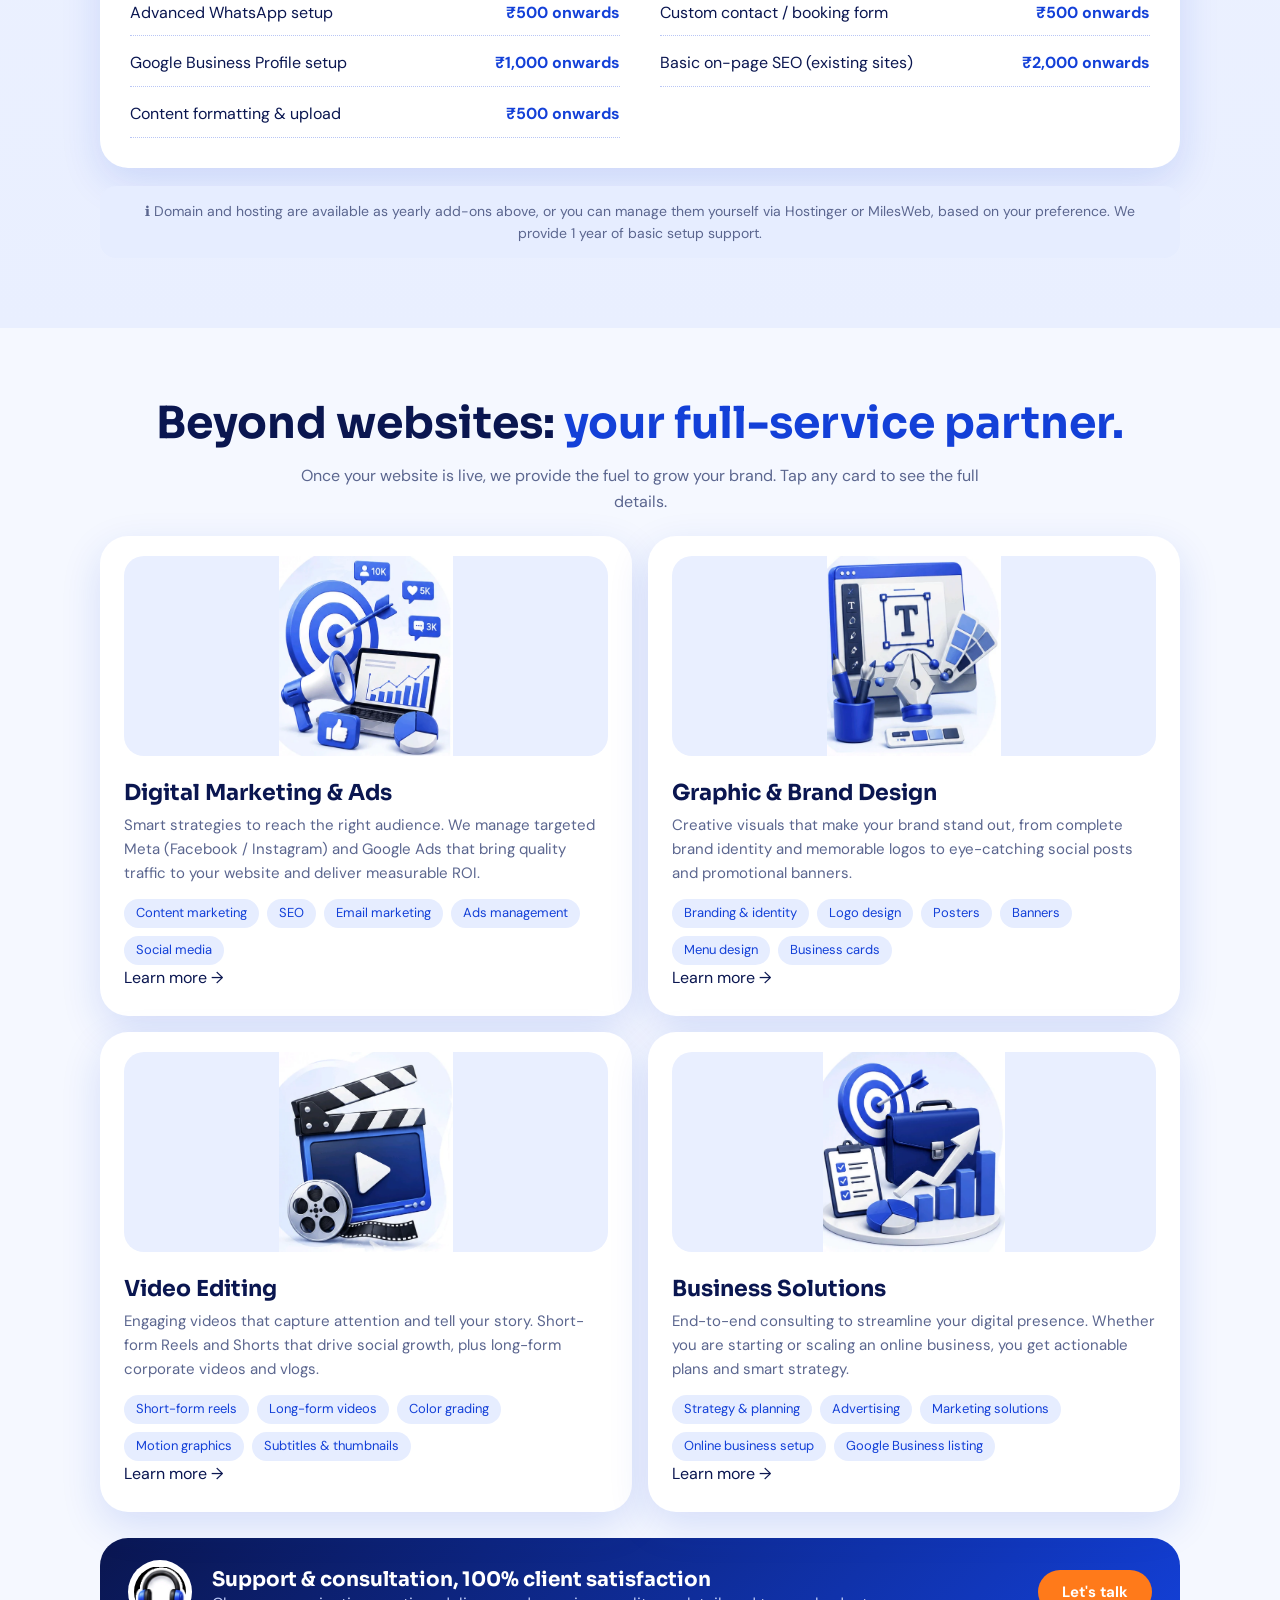
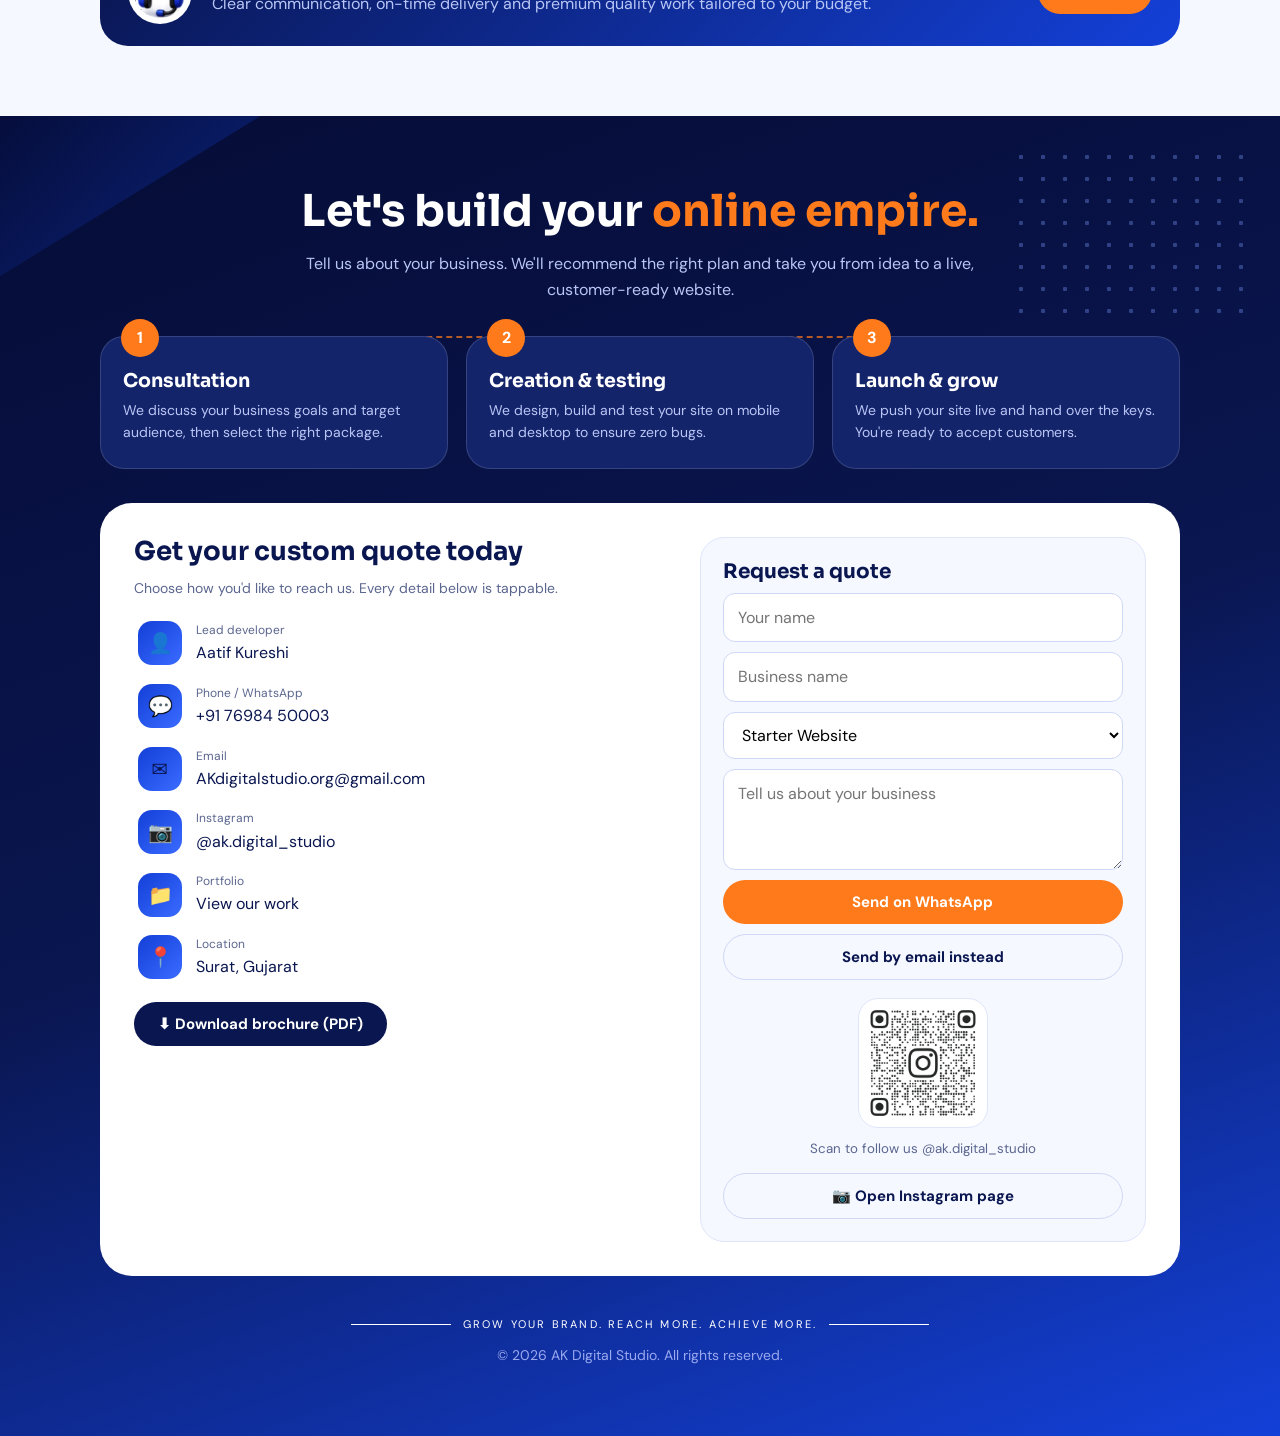
==== commit 3053f3d6: "Add files via upload" ====
--- a/index.html
+++ b/index.html
@@ -20,7 +20,7 @@
 <p class="tag"><i></i>GROW YOUR BRAND. REACH MORE. ACHIEVE MORE.<i></i></p>
 <h2>Your trusted partner for digital growth and modern websites.</h2>
 <p class="lead">AK Digital Studio is a Surat-based studio that helps local businesses and growing brands get online, get found and win customers, with modern websites, smart marketing, standout design and engaging video.</p>
-<div class="chips"><a href="#services"><img src="img/chip-web.png" alt="" width="72" height="68" loading="lazy"><span>Web Design</span></a><a href="#services"><img src="img/chip-mkt.png" alt="" width="72" height="68" loading="lazy"><span>Digital Marketing</span></a><a href="#services"><img src="img/chip-gfx.png" alt="" width="72" height="68" loading="lazy"><span>Graphic Design</span></a><a href="#services"><img src="img/chip-vid.png" alt="" width="72" height="68" loading="lazy"><span>Video Editing</span></a><a href="#services"><img src="img/chip-biz.png" alt="" width="72" height="68" loading="lazy"><span>Business Solutions</span></a><a href="#contact"><img src="img/chip-sup.png" alt="" width="72" height="68" loading="lazy"><span>Support &amp; Consultation</span></a></div>
+<div class="chips"><a href="#plans"><img src="img/chip-web.png" alt="" width="72" height="68" loading="lazy"><span>Web Design</span></a><a href="digital-marketing.html"><img src="img/chip-mkt.png" alt="" width="72" height="68" loading="lazy"><span>Digital Marketing</span></a><a href="graphic-design.html"><img src="img/chip-gfx.png" alt="" width="72" height="68" loading="lazy"><span>Graphic Design</span></a><a href="video-editing.html"><img src="img/chip-vid.png" alt="" width="72" height="68" loading="lazy"><span>Video Editing</span></a><a href="business-solutions.html"><img src="img/chip-biz.png" alt="" width="72" height="68" loading="lazy"><span>Business Solutions</span></a><a href="#contact"><img src="img/chip-sup.png" alt="" width="72" height="68" loading="lazy"><span>Support &amp; Consultation</span></a></div>
 <div class="approach"><h3>Our approach</h3><p>Lightning-fast, mobile-responsive websites built with smart AI web development tools and rigorous manual testing: rapid delivery, modern aesthetics and reliable performance.</p></div>
 <div class="details dark"><div class="dh"><div><h3>Our details</h3><p class="sub">Tap any detail to get in touch.</p></div><a class="btn orange" href="#plans">View our plans</a></div><div class="grid2">
 <div class="d"><span>👤</span><div><small>Lead developer</small>Aatif Kureshi</div></div>
@@ -60,17 +60,17 @@
 <tr><td>On-page SEO</td><td>–</td><td>✓ Basic</td><td>✓ Advanced</td><td>✓ Advanced</td></tr><tr><td>Cart &amp; secure checkout</td><td>–</td><td>–</td><td>✓</td><td>✓</td></tr><tr><td>Payment gateway (UPI, cards)</td><td>–</td><td>–</td><td>–</td><td>✓</td></tr><tr><td>Admin &amp; order dashboard</td><td>–</td><td>–</td><td>✓</td><td>✓</td></tr><tr><td>Security</td><td>–</td><td>–</td><td>Basic</td><td>Advanced support</td></tr><tr><td>Client support</td><td>–</td><td>–</td><td>–</td><td>1 year + training</td></tr></tbody></table></div>
 
 <div class="addons reveal"><h3>Custom add-ons: pay only for what you need</h3><p class="muted">Base packages stay affordable because advanced features are priced separately.</p>
-<div class="grid2 l"><p><span>Additional website page</span><b>₹800 onwards</b></p><p><span>Dedicated landing page</span><b>₹2,000 onwards</b></p><p><span>Advanced WhatsApp setup</span><b>₹500 onwards</b></p><p><span>Custom contact / booking form</span><b>₹500 onwards</b></p><p><span>Google Business Profile setup</span><b>₹1,000 onwards</b></p><p><span>Basic on-page SEO (existing sites)</span><b>₹2,000 onwards</b></p><p><span>Content formatting &amp; upload</span><b>₹500 onwards</b></p></div></div>
-<p class="note reveal">ℹ️ Hosting and domain costs are separate and can be managed via Hostinger or MilesWeb, based on your preference. We provide 1 year of basic setup support.</p>
+<div class="grid2 l"><p><span>Additional website page</span><b>₹800 onwards</b></p><p><span>Dedicated landing page</span><b>₹2,000 onwards</b></p><p><span>Custom domain (yearly)</span><b>₹800 onwards</b></p><p><span>Personal hosting (yearly)</span><b>₹3,000 onwards</b></p><p><span>Advanced WhatsApp setup</span><b>₹500 onwards</b></p><p><span>Custom contact / booking form</span><b>₹500 onwards</b></p><p><span>Google Business Profile setup</span><b>₹1,000 onwards</b></p><p><span>Basic on-page SEO (existing sites)</span><b>₹2,000 onwards</b></p><p><span>Content formatting &amp; upload</span><b>₹500 onwards</b></p></div></div>
+<p class="note reveal">ℹ️ Domain and hosting are available as yearly add-ons above, or you can manage them yourself via Hostinger or MilesWeb, based on your preference. We provide 1 year of basic setup support.</p>
 </div></section>
 
 <section id="services" class="sec"><div class="wrap center">
-<h2 class="reveal">Beyond websites: <em>your full-service partner.</em></h2><p class="lead">Once your website is live, we provide the fuel to grow your brand. Tap any card to enquire.</p>
+<h2 class="reveal">Beyond websites: <em>your full-service partner.</em></h2><p class="lead">Once your website is live, we provide the fuel to grow your brand. Tap any card to see the full details.</p>
 <div class="grid2 l">
-<a class="svc reveal wa-link" data-msg="Hi AK Digital Studio, I'd like to enquire about Digital Marketing & Ads." href="#" target="_blank" rel="noopener"><img src="img/svc-mkt.webp" alt=""><h3>Digital Marketing &amp; Ads</h3><p>Smart strategies to reach the right audience. We manage targeted Meta (Facebook / Instagram) and Google Ads that bring quality traffic to your website and deliver measurable ROI.</p><div class="tags"><span>Content marketing</span><span>SEO</span><span>Email marketing</span><span>Ads management</span><span>Social media</span></div></a>
-<a class="svc reveal wa-link" data-msg="Hi AK Digital Studio, I'd like to enquire about Graphic & Brand Design." href="#" target="_blank" rel="noopener"><img src="img/svc-gfx.webp" alt=""><h3>Graphic &amp; Brand Design</h3><p>Creative visuals that make your brand stand out, from complete brand identity and memorable logos to eye-catching social posts and promotional banners.</p><div class="tags"><span>Branding &amp; identity</span><span>Logo design</span><span>Posters</span><span>Banners</span><span>Menu design</span><span>Business cards</span></div></a>
-<a class="svc reveal wa-link" data-msg="Hi AK Digital Studio, I'd like to enquire about Video Editing." href="#" target="_blank" rel="noopener"><img src="img/svc-vid.webp" alt=""><h3>Video Editing</h3><p>Engaging videos that capture attention and tell your story. Short-form Reels and Shorts that drive social growth, plus long-form corporate videos and vlogs.</p><div class="tags"><span>Short-form reels</span><span>Long-form videos</span><span>Color grading</span><span>Motion graphics</span><span>Subtitles &amp; thumbnails</span></div></a>
-<a class="svc reveal wa-link" data-msg="Hi AK Digital Studio, I'd like to enquire about Business Solutions." href="#" target="_blank" rel="noopener"><img src="img/svc-biz.webp" alt=""><h3>Business Solutions</h3><p>End-to-end consulting to streamline your digital presence. Whether you are starting or scaling an online business, you get actionable plans and smart strategy.</p><div class="tags"><span>Strategy &amp; planning</span><span>Advertising</span><span>Marketing solutions</span><span>Online business setup</span><span>Google Business listing</span></div></a></div>
+<a class="svc reveal" href="digital-marketing.html"><img src="img/svc-mkt.webp" alt=""><h3>Digital Marketing &amp; Ads</h3><p>Smart strategies to reach the right audience. We manage targeted Meta (Facebook / Instagram) and Google Ads that bring quality traffic to your website and deliver measurable ROI.</p><div class="tags"><span>Content marketing</span><span>SEO</span><span>Email marketing</span><span>Ads management</span><span>Social media</span></div><span class="more">Learn more →</span></a>
+<a class="svc reveal" href="graphic-design.html"><img src="img/svc-gfx.webp" alt=""><h3>Graphic &amp; Brand Design</h3><p>Creative visuals that make your brand stand out, from complete brand identity and memorable logos to eye-catching social posts and promotional banners.</p><div class="tags"><span>Branding &amp; identity</span><span>Logo design</span><span>Posters</span><span>Banners</span><span>Menu design</span><span>Business cards</span></div><span class="more">Learn more →</span></a>
+<a class="svc reveal" href="video-editing.html"><img src="img/svc-vid.webp" alt=""><h3>Video Editing</h3><p>Engaging videos that capture attention and tell your story. Short-form Reels and Shorts that drive social growth, plus long-form corporate videos and vlogs.</p><div class="tags"><span>Short-form reels</span><span>Long-form videos</span><span>Color grading</span><span>Motion graphics</span><span>Subtitles &amp; thumbnails</span></div><span class="more">Learn more →</span></a>
+<a class="svc reveal" href="business-solutions.html"><img src="img/svc-biz.webp" alt=""><h3>Business Solutions</h3><p>End-to-end consulting to streamline your digital presence. Whether you are starting or scaling an online business, you get actionable plans and smart strategy.</p><div class="tags"><span>Strategy &amp; planning</span><span>Advertising</span><span>Marketing solutions</span><span>Online business setup</span><span>Google Business listing</span></div><span class="more">Learn more →</span></a></div>
 <div class="support dark reveal"><img src="img/support.png" alt="" width="64"><div><h3>Support &amp; consultation, 100% client satisfaction</h3><p>Clear communication, on-time delivery and premium quality work tailored to your budget.</p></div><a class="btn orange wa-link" href="#" target="_blank" rel="noopener">Let's talk</a></div>
 </div></section>
 
@@ -80,7 +80,7 @@
 <div class="quote reveal"><div class="qleft"><h3>Get your custom quote today</h3><p class="muted">Choose how you'd like to reach us. Every detail below is tappable.</p>
 <div class="clist"><div class="c"><b class="ic">👤</b><div><small>Lead developer</small>Aatif Kureshi</div></div><a class="c wa-link" href="#" target="_blank" rel="noopener"><b class="ic">💬</b><div><small>Phone / WhatsApp</small><span class="phone-text"></span></div></a><a class="c email-link" href="#"><b class="ic">✉️</b><div><small>Email</small><span class="email-text"></span></div></a><a class="c ig-link" href="#" target="_blank" rel="noopener"><b class="ic">📷</b><div><small>Instagram</small>@ak.digital_studio</div></a><a class="c" href="https://drive.google.com/drive/folders/1rVIyFGmlAZ6Q309xKHGT4LxL0HUl6ej4?usp=drive_link" target="_blank" rel="noopener"><b class="ic">📁</b><div><small>Portfolio</small>View our work</div></a><a class="c" href="https://maps.google.com/?q=Surat,Gujarat" target="_blank" rel="noopener"><b class="ic">📍</b><div><small>Location</small>Surat, Gujarat</div></a></div>
 <a class="btn navy dl" href="downloads/AK_Digital_Studio_Brochure.pdf" download>⬇ Download brochure (PDF)</a></div>
-<form id="qform" class="qright"><h4>Request a quote</h4><input name="n" placeholder="Your name" required><input name="b" placeholder="Business name"><select name="p"><option>Starter Website</option><option>Standard Catalogue</option><option>E-commerce Solution</option><option>Digital Marketing</option><option>Graphic Design</option><option>Video Editing</option><option>Not sure yet</option></select><textarea name="m" rows="3" placeholder="Tell us about your business"></textarea>
+<form id="qform" class="qright"><h4>Request a quote</h4><input name="n" placeholder="Your name" required><input name="b" placeholder="Business name"><select name="p"><option>Starter Website</option><option>Standard Catalogue</option><option>E-commerce Solution</option><option>Digital Marketing</option><option>Graphic Design</option><option>Video Editing</option><option>Business Solutions</option><option>Not sure yet</option></select><textarea name="m" rows="3" placeholder="Tell us about your business"></textarea>
 <button class="btn orange" type="submit">Send on WhatsApp</button><button class="btn ghost" type="button" id="viaMail">Send by email instead</button>
 <img class="qr" src="img/qr.png" alt="Scan to follow on Instagram" width="120" height="120"><small>Scan to follow us @ak.digital_studio</small>
 <a class="btn ghost ig-link igbtn" href="#" target="_blank" rel="noopener">📷 Open Instagram page</a></form></div>
